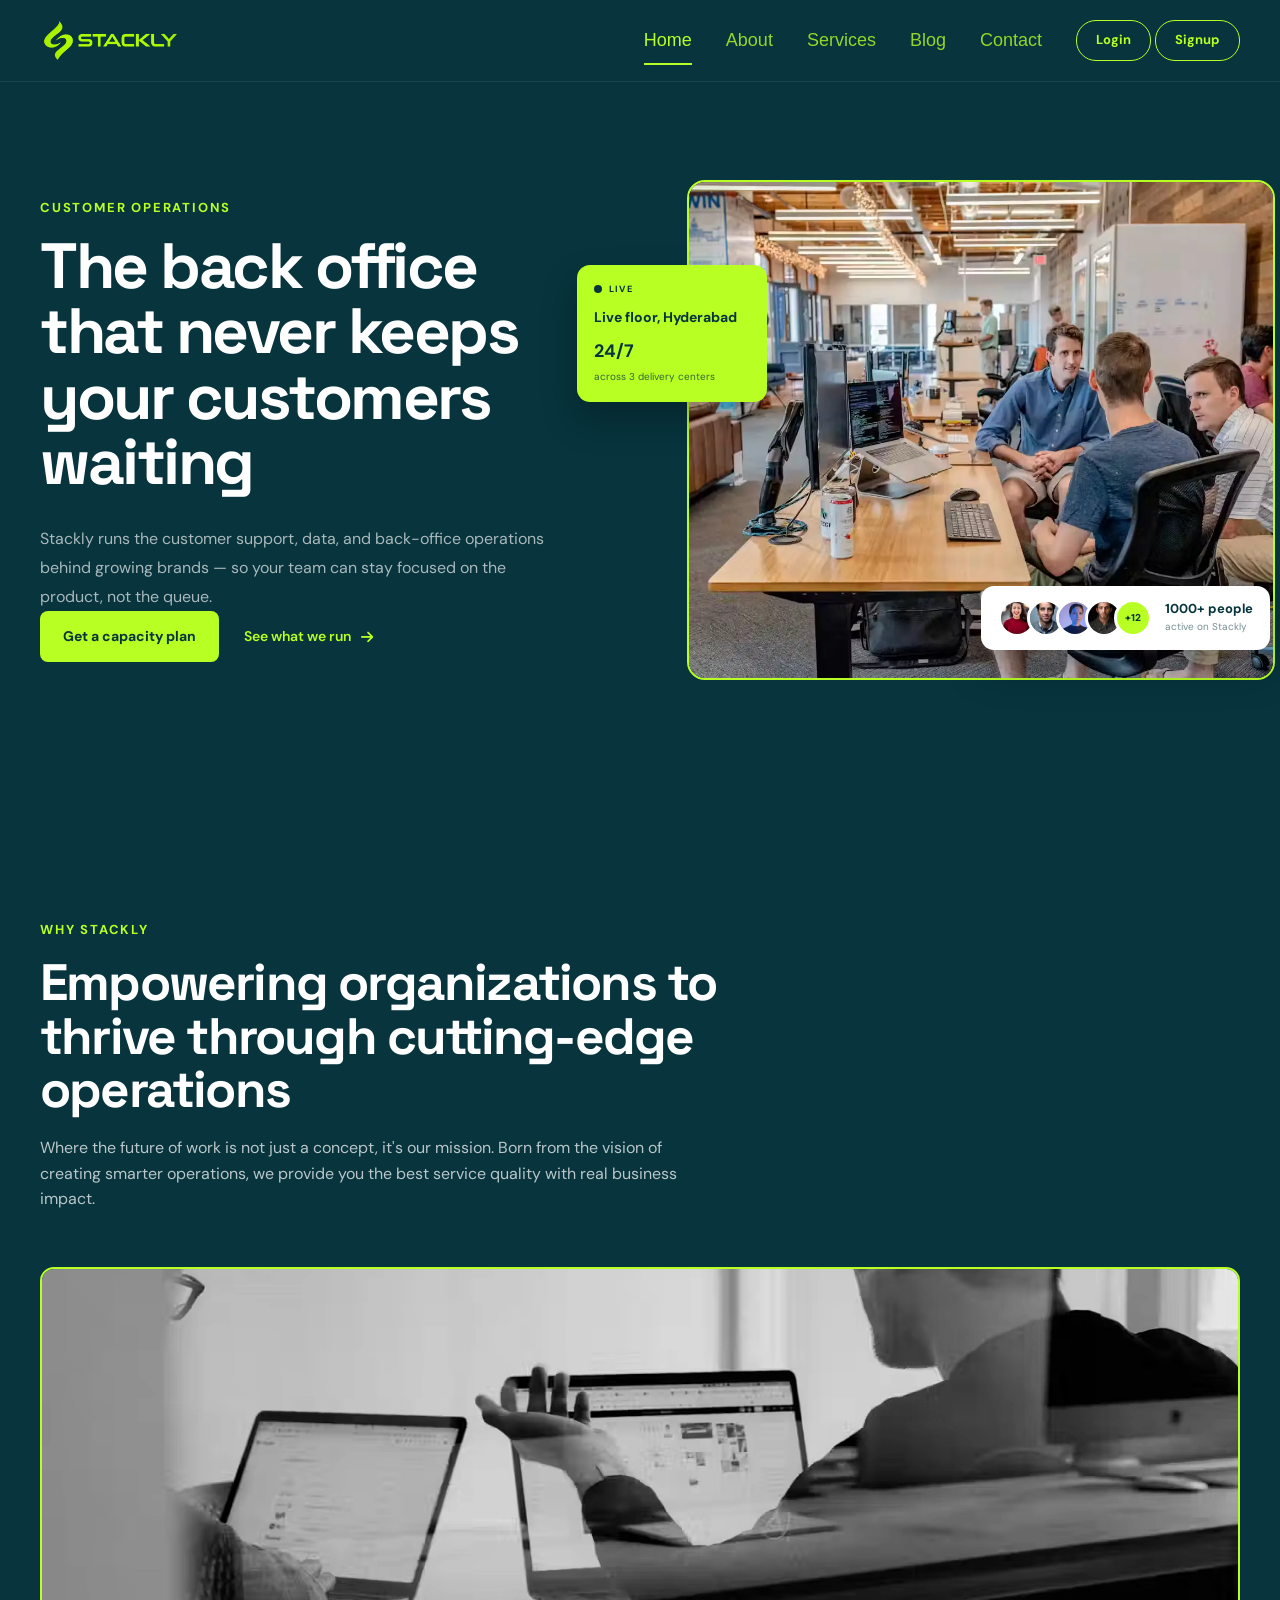
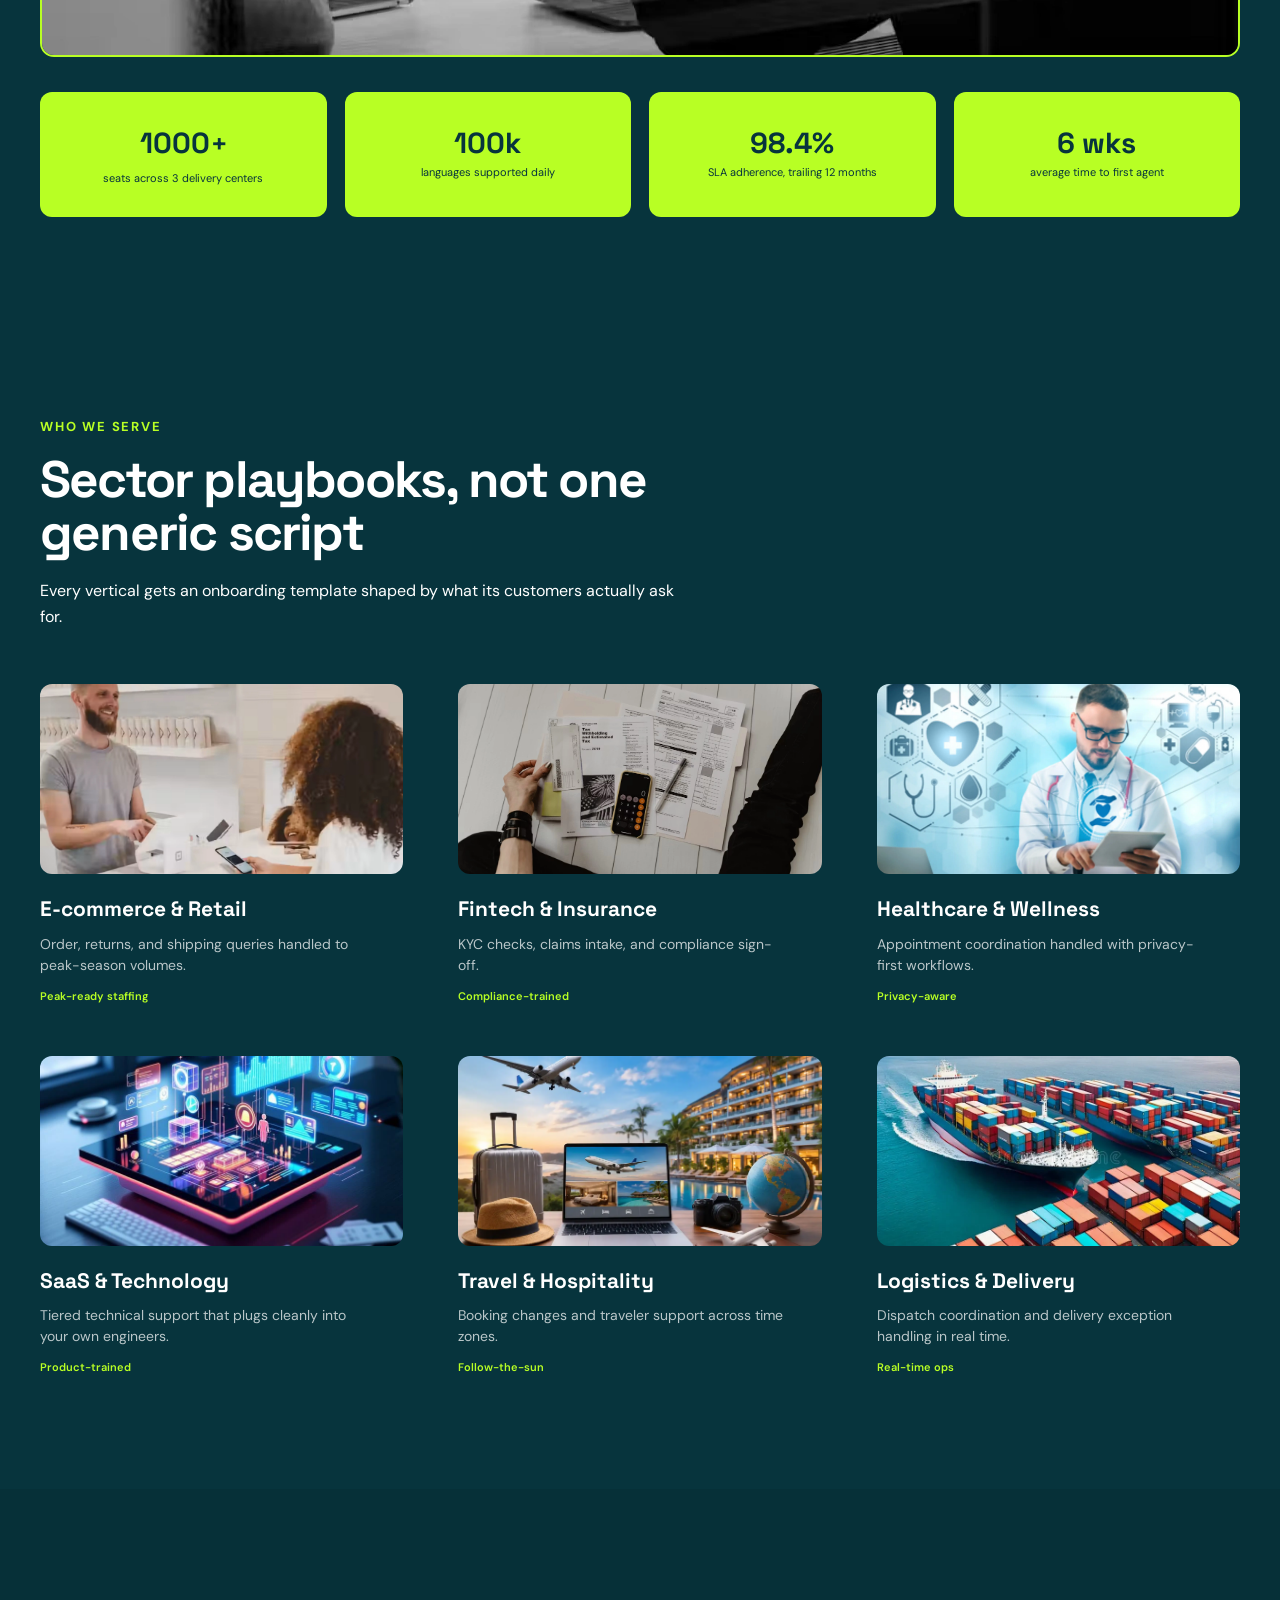
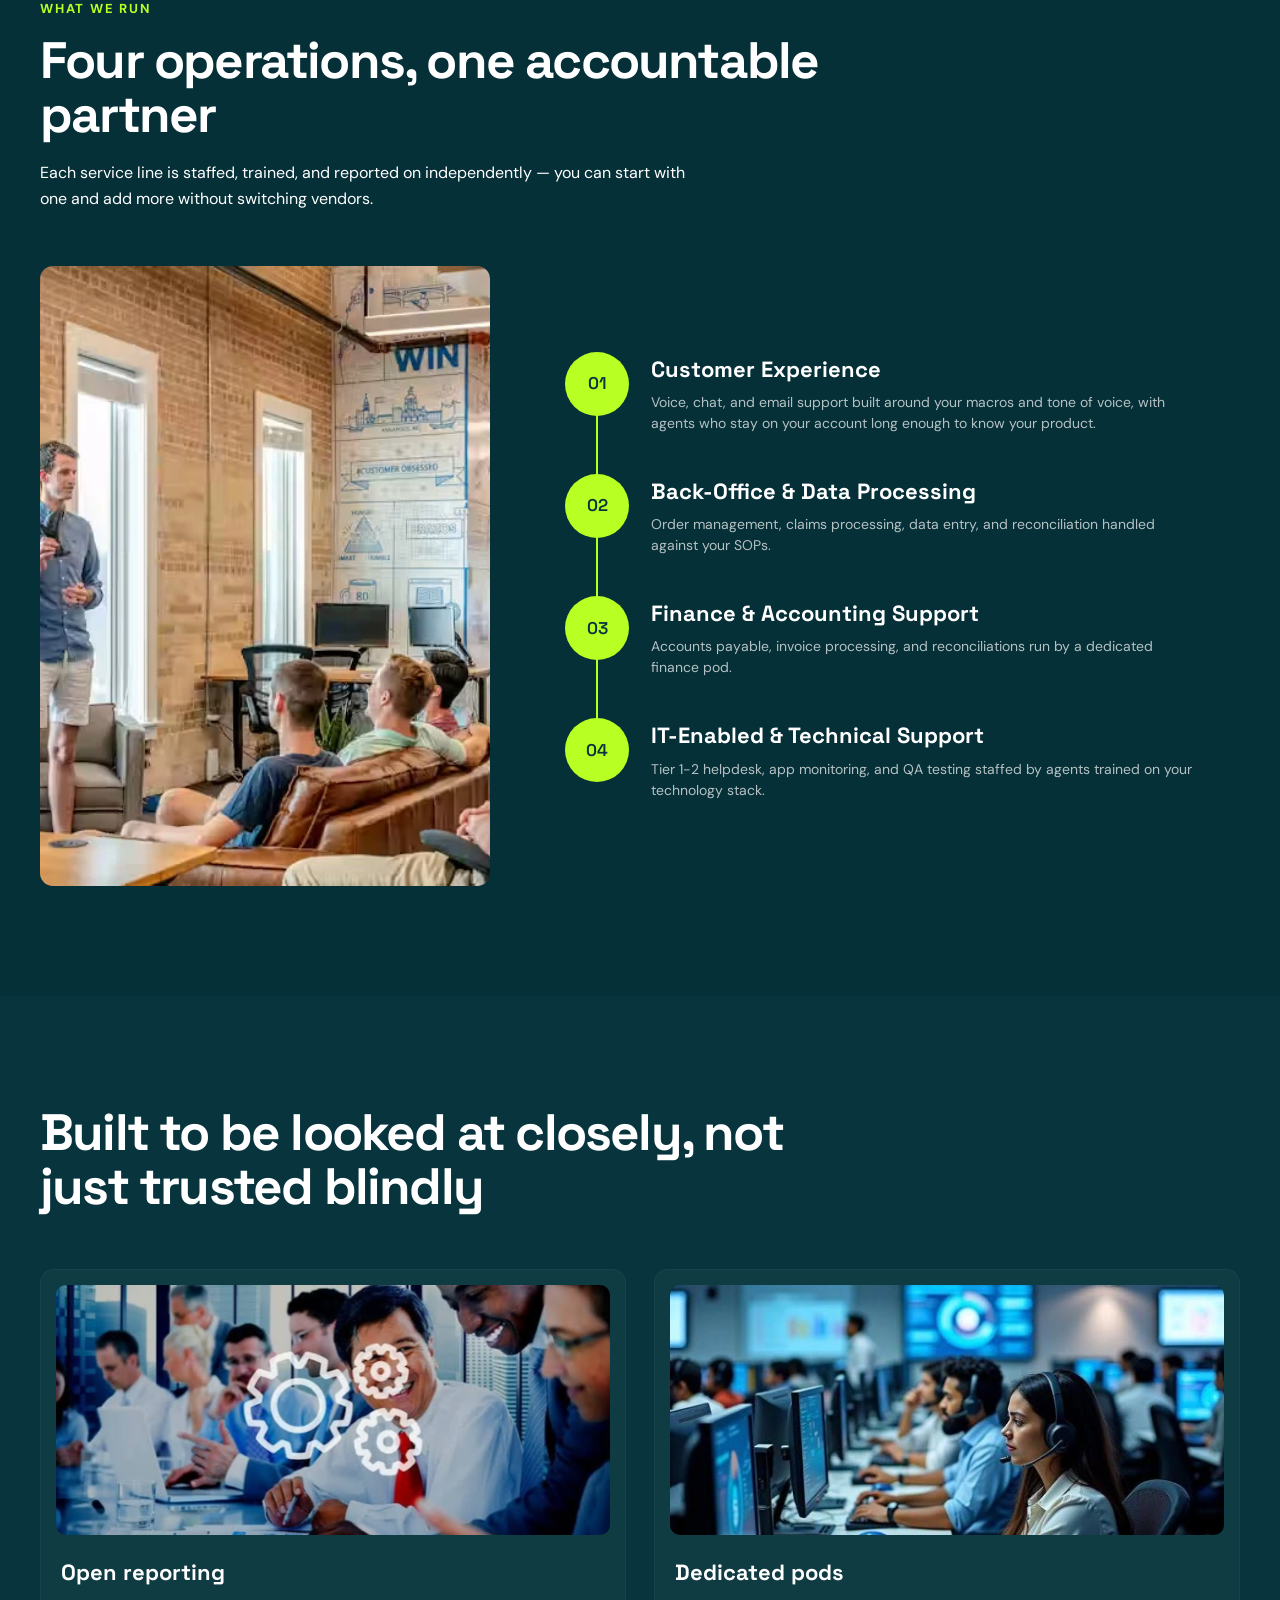
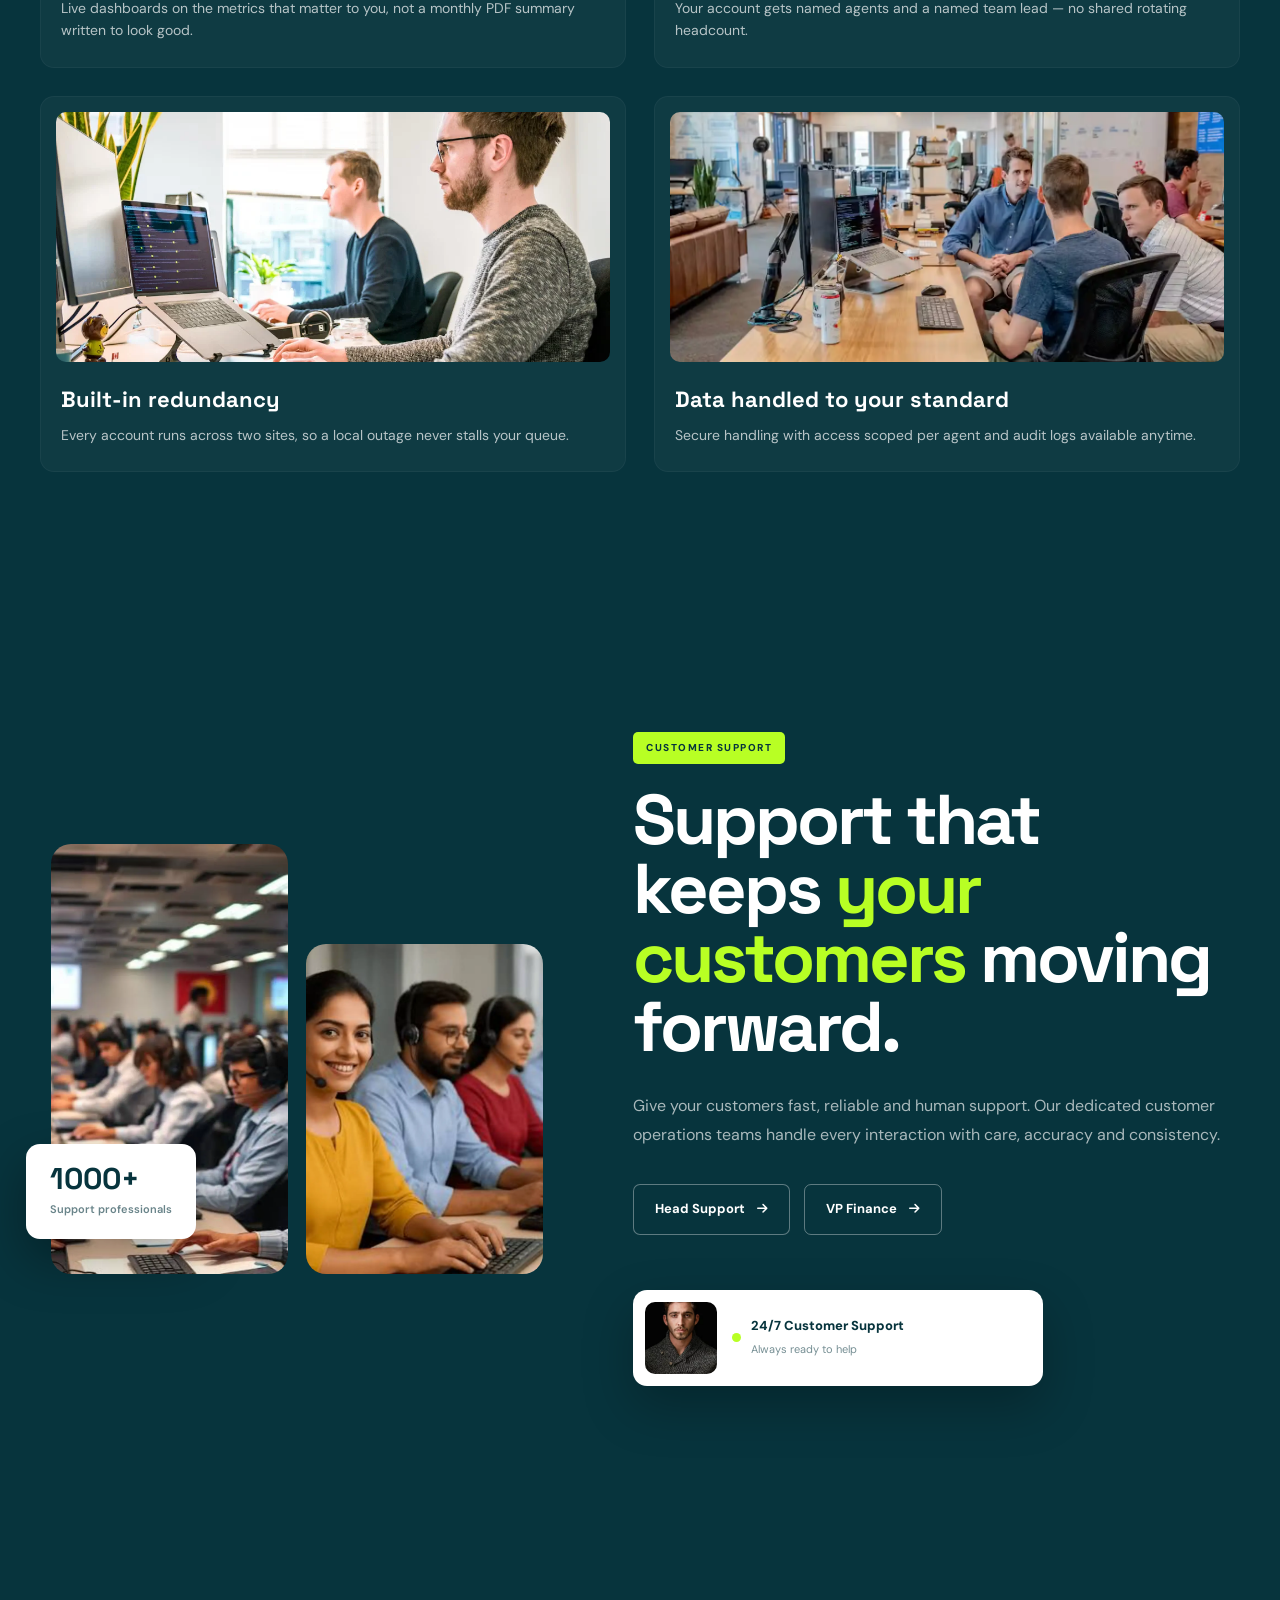
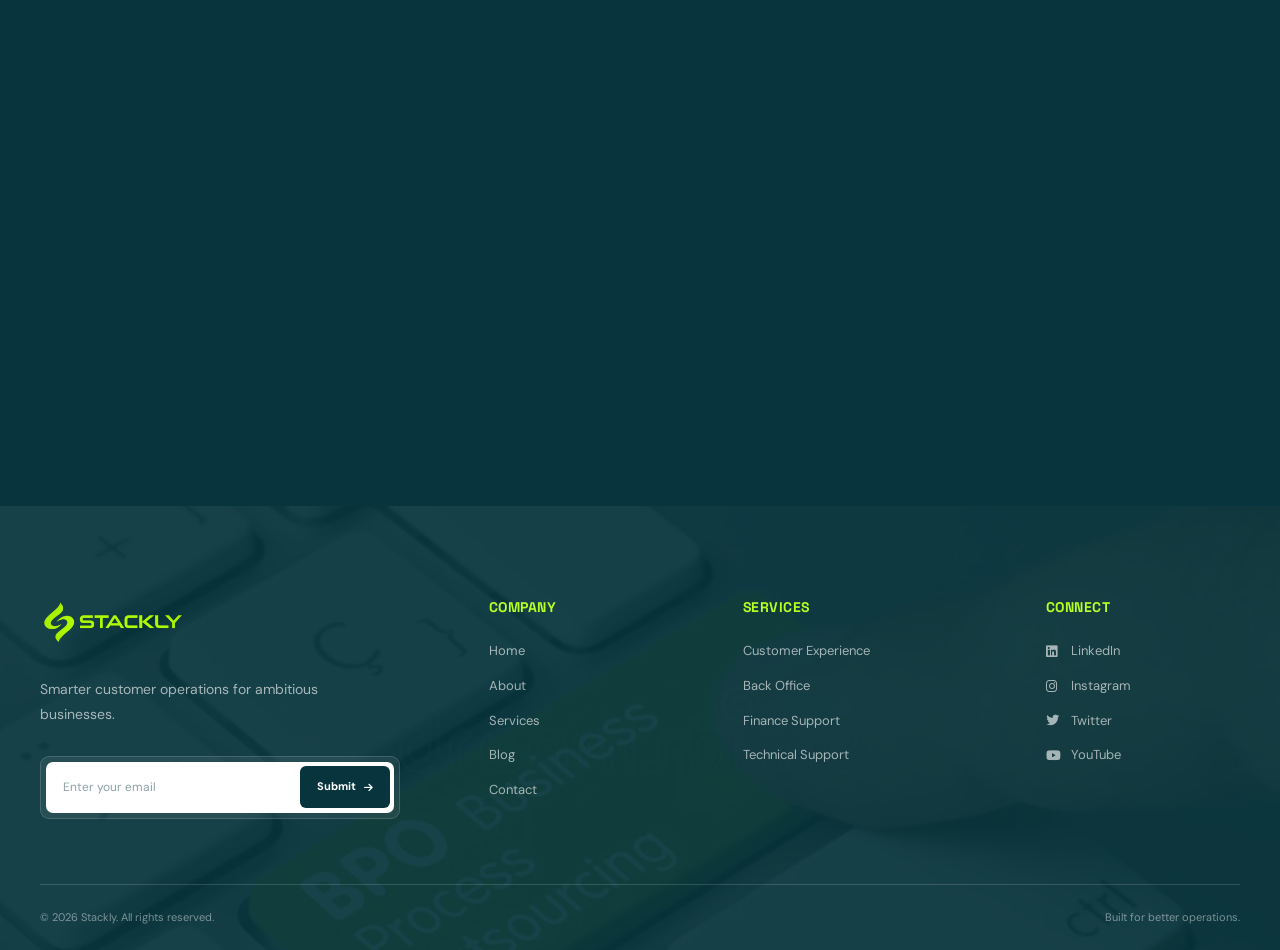
==== index.html @ 67b2a1ea "Add files via upload" ====
<!DOCTYPE html>
<html lang="en">
<head>
    <meta charset="UTF-8">
    <meta name="viewport" content="width=device-width, initial-scale=1.0">

    <title>Stackly | Business Process Outsourcing</title>

    <!-- Google Fonts -->
    <link rel="preconnect" href="https://fonts.googleapis.com">
    <link rel="preconnect" href="https://fonts.gstatic.com" crossorigin>
    <link href="https://fonts.googleapis.com/css2?family=DM+Sans:wght@400;500;600;700&family=Space+Grotesk:wght@400;500;600;700&display=swap" rel="stylesheet">

    <!-- Font Awesome -->
    <link rel="stylesheet"
          href="https://cdnjs.cloudflare.com/ajax/libs/font-awesome/6.5.2/css/all.min.css">

    <!-- AOS -->
    <link rel="stylesheet"
          href="https://unpkg.com/aos@2.3.1/dist/aos.css">

    <!-- CSS -->
    <link rel="stylesheet" href="css/styles.css">
</head>

<body>

<!-- ================= PRELOADER ================= -->
<div class="preloader" id="preloader">
    <div class="loader-logo">
        <span class="logo-symbol">
            <img 
                src="assets/logo img1.webp" 
                alt="Stackly" 
                class="logo-image"
            >
        </span>
    </div>
</div>

<!-- ================= HEADER ================= -->
<header class="header">

    <div class="container nav-container">

 <a href="index.html" class="logo" aria-label="Stackly Home">
    <img src="assets/logo img1.webp"alt="Stackly" class="logo-image">
</a>
        <nav class="nav-menu">

            <a href="index.html" class="nav-link active">Home</a>

            <a href="about.html" class="nav-link">About</a>

            <a href="services.html" class="nav-link">Services</a>
            
            <a href="blog.html" class="nav-link">Blog</a>
            <a href="contact.html" class="nav-link">Contact</a>

        

<div class="mobile-nav-actions">
    <a href="login.html" class="login-btn">Login</a>
    <a href="signup.html" class="signup-btn">Signup</a>
</div>
</nav>

        <button class="menu-toggle"
                aria-label="Open navigation menu"
                title="Open navigation menu">

            <span></span>
            <span></span>
            <span></span>

        </button>

    </div>

</header>


<main>


<!-- ================= HERO ================= -->
<section class="hero section" id="home">

    <div class="container">

        <div class="hero-grid">

            <!-- ================= LEFT CONTENT ================= -->
            <div class="hero-content" data-aos="fade-right">

                <p class="eyebrow">
                    CUSTOMER OPERATIONS
                </p>

                <h1>
                    The back office that never keeps your customers waiting
                </h1>

                <p class="hero-description">
                    Stackly runs the customer support, data, and back-office
                    operations behind growing brands — so your team can stay
                    focused on the product, not the queue.
                </p>

                <div class="hero-buttons">

                    <a href="404.html" class="primary-btn">
                        Get a capacity plan
                    </a>

                    <a href="404.html" class="text-btn">
                        See what we run
                        <i class="fa-solid fa-arrow-right"></i>
                    </a>

                </div>

            </div>


            <!-- ================= RIGHT VISUAL ================= -->
            <div class="hero-visual" data-aos="fade-left">

                <!-- LOCATION CARD - LEFT SIDE -->
                <div class="location-card"
                     data-aos="fade-right"
                     data-aos-delay="300">

                    <div class="location-top">
                        <span class="location-dot"></span>

                        <span class="location-live">
                            LIVE
                        </span>
                    </div>

                    <strong>
                        Live floor, Hyderabad
                    </strong>

                    <div class="location-info">
                        <b>24/7</b>
                        <span>across 3 delivery centers</span>
                    </div>

                </div>


                <!-- MAIN IMAGE -->
                <div class="hero-image">

                    <img
                        src="assets/img-2.webp"
                        alt="Customer support team working together"
                    >

                </div>


                <!-- USER DATA CARD -->
                <div class="user-data-card"
                     data-aos="fade-up"
                     data-aos-delay="500">

                    <div class="user-avatars">

                        <img src="assets/img-25.webp"alt="Team member">
                        <img src="assets/img-26.webp" alt="Team member">
                        <img src="assets/img-27.webp"alt="Team member">
                        <img src="assets/img-28.webp"  alt="Team member">

                        <span class="avatar-more">
                            +12
                        </span>

                    </div>

                    <div class="user-data-text">

                        <strong>
                            1000+ people
                        </strong>

                        <small>
                            active on Stackly
                        </small>

                    </div>

                </div>

            </div>

        </div>

    </div>

</section>


<!-- ================= ABOUT / TECHNOLOGY ================= -->

<section class="technology section" id="about">

    <div class="container">

        <div class="section-heading"
             data-aos="fade-up">

            <p class="eyebrow">
                WHY STACKLY
            </p>

            <h2>
                Empowering organizations to
                thrive through cutting-edge
                operations
            </h2>

            <p>
                Where the future of work is not just a concept,
                it's our mission. Born from the vision of creating
                smarter operations, we provide you the best service
                quality with real business impact.
            </p>

        </div>


        <div class="wide-image"
             data-aos="zoom-in">

            <img
                src="assets/img-3.webp"
                alt="Business team reviewing analytics"
            >

        </div>


        <!-- STATS -->

        <div class="stats-grid">

            <div class="stat-card" data-aos="fade-up">

                <strong class="counter"
                        data-target="1200">
                    1000
                </strong>

                <span>+</span>

                <p>
                    seats across 3 delivery centers
                </p>

            </div>


            <div class="stat-card"
                 data-aos="fade-up"
                 data-aos-delay="100">

                <strong class="counter"
                        data-target="11">
                    100k
                </strong>

                <p>
                    languages supported daily
                </p>

            </div>


            <div class="stat-card"
                 data-aos="fade-up"
                 data-aos-delay="200">

                <strong>98.4%</strong>

                <p>
                    SLA adherence, trailing 12 months
                </p>

            </div>


            <div class="stat-card"
                 data-aos="fade-up"
                 data-aos-delay="300">

                <strong>6 wks</strong>

                <p>
                    average time to first agent
                </p>

            </div>

        </div>

    </div>

</section>


<!-- ================= SECTORS ================= -->

<section class="sectors section">

    <div class="container">

        <div class="section-heading">

            <p class="eyebrow"
               data-aos="fade-up">
                WHO WE SERVE
            </p>

            <h2 data-aos="fade-up">
                Sector playbooks, not one generic script
            </h2>

            <p data-aos="fade-up">
                Every vertical gets an onboarding template shaped
                by what its customers actually ask for.
            </p>

        </div>


        <div class="sector-grid">


            <!-- CARD 1 -->

            <article class="sector-card"
                     data-aos="fade-up">

                <div class="sector-image">

                    <img
                        src="assets/img-4.webp"
                        alt="E-commerce customer experience"
                    >

                </div>

                <h3>E-commerce & Retail</h3>

                <p>
                    Order, returns, and shipping queries
                    handled to peak-season volumes.
                </p>

                <span>Peak-ready staffing</span>

            </article>


            <!-- CARD 2 -->

            <article class="sector-card"
                     data-aos="fade-up"
                     data-aos-delay="100">

                <div class="sector-image">

                    <img
                        src="assets/img-22.webp"
                        alt="Finance documentation"
                    >

                </div>

                <h3>Fintech & Insurance</h3>

                <p>
                    KYC checks, claims intake, and
                    compliance sign-off.
                </p>

                <span>Compliance-trained</span>

            </article>


            <!-- CARD 3 -->

            <article class="sector-card"
                     data-aos="fade-up"
                     data-aos-delay="200">

                <div class="sector-image">

                    <img
                        src="assets/img-6.webp"
                        alt="Healthcare professional"
                    >

                </div>

                <h3>Healthcare & Wellness</h3>

                <p>
                    Appointment coordination handled
                    with privacy-first workflows.
                </p>

                <span>Privacy-aware</span>

            </article>


            <!-- CARD 4 -->

            <article class="sector-card"
                     data-aos="fade-up">

                <div class="sector-image">

                    <img
                        src="assets/img-7.webp"
                        alt="Technology infrastructure"
                    >

                </div>

                <h3>SaaS & Technology</h3>

                <p>
                    Tiered technical support that plugs
                    cleanly into your own engineers.
                </p>

                <span>Product-trained</span>

            </article>


            <!-- CARD 5 -->

            <article class="sector-card"
                     data-aos="fade-up"
                     data-aos-delay="100">

                <div class="sector-image">

                    <img
                        src="assets/img-8.webp"
                        alt="Travel destination"
                    >

                </div>

                <h3>Travel & Hospitality</h3>

                <p>
                    Booking changes and traveler
                    support across time zones.
                </p>

                <span>Follow-the-sun</span>

            </article>


            <!-- CARD 6 -->

            <article class="sector-card"
                     data-aos="fade-up"
                     data-aos-delay="200">

                <div class="sector-image">

                    <img
                        src="assets/img-9.webp"
                        alt="Logistics shipping containers"
                    >

                </div>

                <h3>Logistics & Delivery</h3>

                <p>
                    Dispatch coordination and delivery
                    exception handling in real time.
                </p>

                <span>Real-time ops</span>

            </article>

        </div>

    </div>

</section>





<!-- ================= SERVICES ================= -->

<section class="services section" id="services">

    <div class="container">

        <div class="section-heading">

            <p class="eyebrow"
               data-aos="fade-up">
                WHAT WE RUN
            </p>

            <h2 data-aos="fade-up">
                Four operations, one accountable partner
            </h2>

            <p data-aos="fade-up">
                Each service line is staffed, trained, and reported
                on independently — you can start with one and add
                more without switching vendors.
            </p>

        </div>


        <div class="operations-layout">

            <!-- IMAGE -->

            <div class="operations-image"
                 data-aos="fade-right">

                <img
                    src="assets/img-24.webp"
                    alt="Business operations meeting"
                >

            </div>


            <!-- TIMELINE -->

            <div class="operations-list"
                 data-aos="fade-left">

                <div class="operation-item">

                    <div class="operation-number">01</div>

                    <div>

                        <h3>Customer Experience</h3>

                        <p>
                            Voice, chat, and email support built around
                            your macros and tone of voice, with agents
                            who stay on your account long enough to
                            know your product.
                        </p>

                    </div>

                </div>


                <div class="operation-item">

                    <div class="operation-number">02</div>

                    <div>

                        <h3>Back-Office & Data Processing</h3>

                        <p>
                            Order management, claims processing,
                            data entry, and reconciliation handled
                            against your SOPs.
                        </p>

                    </div>

                </div>


                <div class="operation-item">

                    <div class="operation-number">03</div>

                    <div>

                        <h3>Finance & Accounting Support</h3>

                        <p>
                            Accounts payable, invoice processing,
                            and reconciliations run by a dedicated
                            finance pod.
                        </p>

                    </div>

                </div>


                <div class="operation-item">

                    <div class="operation-number">04</div>

                    <div>

                        <h3>IT-Enabled & Technical Support</h3>

                        <p>
                            Tier 1-2 helpdesk, app monitoring, and
                            QA testing staffed by agents trained
                            on your technology stack.
                        </p>

                    </div>

                </div>

            </div>

        </div>

    </div>

</section>


<!-- ================= TRUST ================= -->

<section class="trust section" id="blog">

    <div class="container">

        <div class="section-heading">

            <h2 data-aos="fade-up">
                Built to be looked at closely,
                not just trusted blindly
            </h2>

        </div>


        <div class="trust-grid">


            <article class="trust-card"
                     data-aos="fade-up">

                <img
                    src="assets/img-12.webp"
                    alt="Business analytics dashboard"
                >

                <div class="trust-content">

                    <h3>Open reporting</h3>

                    <p>
                        Live dashboards on the metrics that matter
                        to you, not a monthly PDF summary written
                        to look good.
                    </p>

                </div>

            </article>


            <article class="trust-card"
                     data-aos="fade-up"
                     data-aos-delay="100">

                <img
                    src="assets/img-11.webp"
                    alt="Dedicated business team"
                >

                <div class="trust-content">

                    <h3>Dedicated pods</h3>

                    <p>
                        Your account gets named agents and a named
                        team lead — no shared rotating headcount.
                    </p>

                </div>

            </article>


            <article class="trust-card"
                     data-aos="fade-up"
                     data-aos-delay="200">

                <img
                    src="assets/img-23.webp"
                    alt="Business performance review"
                >

                <div class="trust-content">

                    <h3>Built-in redundancy</h3>

                    <p>
                        Every account runs across two sites, so a
                        local outage never stalls your queue.
                    </p>

                </div>

            </article>


            <article class="trust-card"
                     data-aos="fade-up"
                     data-aos-delay="300">

                <img
                    src="assets/img-2.webp"
                    alt="Modern business office"
                >

                <div class="trust-content">

                    <h3>Data handled to your standard</h3>

                    <p>
                        Secure handling with access scoped per
                        agent and audit logs available anytime.
                    </p>

                </div>

            </article>

        </div>

    </div>

</section>

<section class="hero-section">
  <div class="hero-container">

    <!-- LEFT IMAGE GRID -->
    <div class="hero-left">

      <div class="image-grid">

        <div class="grid-image image-one">
          <img
            src="assets/img-13.webp"
            alt="Customer support team"
          >
        </div>

        <div class="grid-image image-two">
          <img
            src="assets/img-15.webp"
            alt="Customer service professional"
          >
        </div>

      </div>

      <!-- STAT -->
      <div class="left-stat">
        <strong>1000+</strong>
        <span>Support professionals</span>
      </div>

    </div>


    <!-- RIGHT CONTENT -->
    <div class="hero-right">

      <span class="hero-tag">CUSTOMER SUPPORT</span>

      <h1>
        Support that keeps
        <span>your customers</span>
        moving forward.
      </h1>

      <p class="hero-description">
        Give your customers fast, reliable and human support.
        Our dedicated customer operations teams handle every
        interaction with care, accuracy and consistency.
      </p>


      <!-- BUTTONS -->
      <div class="hero-actions">

        <a href="404.html" class="hero-btn">
          Head Support
          <i class="fa-solid fa-arrow-right"></i>
        </a>

        <a href="404.html" class="hero-btn secondary-btn">
          VP Finance
          <i class="fa-solid fa-arrow-right"></i>
        </a>

      </div>


      <!-- SUPPORT CARD -->
      <div class="support-card">

        <div class="support-image">
          <img
            src="assets/img-28.webp"
            alt="Customer support specialist"
          >
        </div>

        <div class="support-info">

          <span class="live-dot"></span>

          <div>
            <strong>24/7 Customer Support</strong>
            <small>Always ready to help</small>
          </div>

        </div>

      </div>

    </div>

  </div>
</section>




<!-- ================= CTA ================= -->

<section class="cta-section section" id="contact">

    <div class="container">

        <div class="cta-box" data-aos="zoom-in">

            <div class="cta-content">

                <p class="eyebrow">
                    READY TO SCALE?
                </p>

                <h2>
                    Let's build an operation
                    that grows with you.
                </h2>

                <p>
                    Tell us what you need to move off your team's plate.
                    We'll come back with a practical capacity plan.
                </p>

            </div>

            <a href="404.html" class="primary-btn dark-btn">
                Start a conversation
                <i class="fa-solid fa-arrow-right"></i>
            </a>

        </div>

    </div>

</section>

</main>


<!-- ================= FOOTER ================= -->

<footer class="footer">

    <div class="footer-overlay"></div>

    <div class="container footer-container">

        <div class="footer-grid">

            <!-- ================= BRAND ================= -->

            <div class="footer-brand">

                <a href="index.html"
                   class="footer-logo-link"
                   aria-label="Stackly Home">

                    <img
                        src="./assets/logo img1.webp"
                        alt="Stackly"
                        class="footer-logo"
                    >

                </a>

                <p class="footer-description">
                    Smarter customer operations for
                    ambitious businesses.
                </p>


                <!-- NEWSLETTER -->

                <div class="newsletter-box"> 


            <form class="newsletter-form" id="newsletterForm" novalidate>

              <label for="footer-email" class="sr-only">
                  Email address
                       </label>

               <input
                      id="footer-email"
                     name="email"
                     type="email"
                     placeholder="Enter your email"
                       aria-label="Enter your email"
                          autocomplete="email"
                     required
                       >

                 <button type="submit">
               <span>Submit</span>
            <i class="fa-solid fa-arrow-right"></i>
               </button>

               </form>
                </div>

            </div>


            <!-- ================= COMPANY ================= -->

            <div class="footer-column">

                <h4>COMPANY</h4>

                <a href="index.html">Home</a>
                <a href="about.html">About</a>
                <a href="services.html">Services</a>
                <a href="blog.html">Blog</a>
                <a href="contact.html">Contact</a>

            </div>


            <!-- ================= SERVICES ================= -->

            <div class="footer-column">

                <h4>SERVICES</h4>

                <a href="404.html">Customer Experience</a>
                <a href="404.html">Back Office</a>
                <a href="404.html">Finance Support</a>
                <a href="404.html">Technical Support</a>

            </div>


            <!-- ================= CONNECT ================= -->

            <div class="footer-column">

                <h4>CONNECT</h4>

                <a href="404.html" aria-label="LinkedIn">
                    <i class="fa-brands fa-linkedin"></i>
                    <span>LinkedIn</span>
                </a>

                <a href="404.html" aria-label="Instagram">
                    <i class="fa-brands fa-instagram"></i>
                    <span>Instagram</span>
                </a>

               <a href="404.html" aria-label="Twitter" title="Twitter">
             <i class="fa-brands fa-twitter"></i>
                 <span>Twitter</span>
                   </a>
                <a href="404.html" aria-label="YouTube">
                  <i class="fa-brands fa-youtube"></i>
                           <span>YouTube</span>
                             </a>

            </div>

        </div>


        <!-- ================= FOOTER BOTTOM ================= -->

        <div class="footer-bottom">

            <p>
                © 2026 Stackly. All rights reserved.
            </p>

            <p>
                Built for better operations.
            </p>

        </div>

    </div>

</footer>


<!-- ================= AOS ================= -->

<script src="https://unpkg.com/aos@2.3.1/dist/aos.js"></script>

<!-- ================= GSAP ================= -->

<script src="https://cdnjs.cloudflare.com/ajax/libs/gsap/3.12.5/gsap.min.js"></script>

<!-- ================= JS ================= -->

<script src="js/script.js"></script>

</body>
</html>
---- css/styles.css ----
/* =====================================================
   STACKLY BPO WEBSITE
   3 COLOR SYSTEM
===================================================== */

:root {
    --dark: #07343D;
    --lime: #B8FF24;
    --white: #FFFFFF;

    --container: 1240px;
    --radius: 14px;
    --transition: 0.35s ease;
}


/* =====================================================
   RESET
===================================================== */

* {
    margin: 0;
    padding: 0;
    box-sizing: border-box;
}

html {
    scroll-behavior: smooth;
}

body {
    font-family: "DM Sans", sans-serif;
    background: var(--dark);
    color: var(--white);
    line-height: 1.6;
    overflow-x: hidden;
}

img {
    width: 100%;
    display: block;
    object-fit: cover;
}

a {
    color: inherit;
    text-decoration: none;
}

button,
input,
textarea {
    font: inherit;
}

button {
    border: 0;
    cursor: pointer;
}

.container {
    width: min(100% - 80px, var(--container));
    margin-inline: auto;
}

.section {
    padding: 110px 0;
}

/* ================= PRELOADER ================= */

.preloader {
    position: fixed;
    inset: 0;
    width: 100%;
    height: 100vh;
    background: #07343D;
    display: flex;
    align-items: center;
    justify-content: center;
    z-index: 99999;
    overflow: hidden;
}

.loader-logo {
    width: 190px;
    height: 100px;
    display: flex;
    align-items: center;
    justify-content: center;
    position: relative;
}

.logo-symbol {
    width: 170px;
    height: 80px;
    display: flex;
    align-items: center;
    justify-content: center;
    position: relative;
}

.logo-image {
    width: 150px;
    max-width: 100%;
    height: auto;
    object-fit: contain;
    display: block;
    transition: transform 0.4s ease;
}

/* Lime animated border */
.loader-logo::before {
    content: "";
    position: absolute;
    width: 175px;
    height: 75px;
    border: 2px solid #B8FF24;
    border-radius: 14px;
    animation: loaderPulse 1.5s ease-in-out infinite;
}

/* Animated small circle */
.loader-logo::after {
    content: "";
    position: absolute;
    width: 10px;
    height: 10px;
    background: #B8FF24;
    border-radius: 50%;
    top: 4px;
    right: 2px;
    animation: loaderDot 1.2s ease-in-out infinite;
}

@keyframes loaderPulse {
    0%,
    100% {
        transform: scale(0.94);
        opacity: 0.5;
    }

    50% {
        transform: scale(1.04);
        opacity: 1;
    }
}

@keyframes loaderDot {
    0%,
    100% {
        transform: translateY(0);
        opacity: 0.4;
    }

    50% {
        transform: translateY(12px);
        opacity: 1;
    }
}

/* Mobile */
@media (max-width: 600px) {

    .loader-logo {
        width: 160px;
        height: 90px;
    }

    .logo-symbol {
        width: 145px;
        height: 70px;
    }

    .logo-image {
        width: 125px;
    }

    .loader-logo::before {
        width: 150px;
        height: 65px;
    }
}

/* =====================================================
   HEADER
===================================================== */

.header {
    position: fixed;
    top: 0;
    left: 0;
    z-index: 1000;

    width: 100%;
    height: 82px;

    background: var(--dark);
    border-bottom: 1px solid rgba(255, 255, 255, 0.08);

    transition: var(--transition);
}

.header.scrolled {
    box-shadow: 0 10px 30px rgba(0, 0, 0, 0.2);
}

.nav-container {
    height: 100%;

    display: flex;
    align-items: center;
    justify-content: space-between;
}


/* =====================================================
   LOGO
===================================================== */

.logo {
    display: inline-flex;
    align-items: center;

    text-decoration: none;
    line-height: 0;
}

.logo-image {
    width: 140px;
    height: auto;

    display: block;
    object-fit: contain;
}

.logo-text {
    font-size: 18px;
}


/* =====================================================
   NAVIGATION
===================================================== */

.nav-menu {
    display: flex;
    align-items: center;
    gap: 34px;
}

.nav-link {
    position: relative;

    color: var(--lime);
    font-size: 18px;
    opacity: 0.8;
 font-family: 'Gill Sans', 'Gill Sans MT', Calibri, 'Trebuchet MS', sans-serif;
    transition: var(--transition);
}

.nav-link:hover,
.nav-link.active {
    color: var(--lime);
    opacity: 1;
}

.nav-link.active::after {
    content: "";

    position: absolute;
    left: 0;
    bottom: -10px;

    width: 100%;
    height: 2px;

    background: var(--lime);
}


/* =====================================================
   NAV ACTIONS
===================================================== */

.nav-actions {
    display: flex;
    align-items: center;
    gap: 12px;
}


/* =====================================================
   LOGIN + SIGNUP
===================================================== */

.login-btn,
.signup-btn {
    display: inline-flex;
    align-items: center;
    justify-content: center;

    padding: 9px 19px;

    border-radius: 20px;
    border: 1px solid var(--lime);

    font-size: 13px;
    font-weight: 700;

    transition:
        background 0.3s ease,
        color 0.3s ease,
        transform 0.3s ease,
        border-color 0.3s ease;
}


/* LOGIN */

.login-btn {
    background: var(--dark);
    color: var(--lime);
}

.login-btn:hover {
    background: var(--lime);
    color: var(--dark);
    transform: translateY(-2px);
}


/* SIGNUP */

.signup-btn {
  background: var(--dark);
    color: var(--lime);
}

.signup-btn:hover {
    background: var(--lime);
    color: var(--dark);
    transform: translateY(-2px);
}


/* =====================================================
   MOBILE MENU
===================================================== */

.menu-toggle {
    display: none;

    padding: 5px;

    background: transparent;
    color: var(--white);
}

.menu-toggle span {
    display: block;

    width: 26px;
    height: 2px;

    margin: 5px 0;

    background: var(--white);

    transition: var(--transition);
}





/* =====================================================
   HERO
===================================================== */

.hero {
    min-height: 760px;

    padding-top: 180px;
    padding-bottom: 130px;
}

.hero-grid {
    display: grid;

    grid-template-columns: 0.95fr 1.05fr;

    align-items: center;

    gap: 80px;
}


/* =====================================================
   HERO CONTENT
===================================================== */

.hero-content {
    position: relative;
    z-index: 2;
}

.eyebrow {
    margin-bottom: 15px;

    color: var(--lime);

    font-size: 13px;
    font-weight: 700;

    letter-spacing: 1.8px;
    text-transform: uppercase;
}

.hero-content h1 {
    max-width: 650px;

    margin-bottom: 25px;

    font-family: "Space Grotesk", sans-serif;

    font-size: clamp(42px, 5vw, 70px);
    line-height: 1.02;

    letter-spacing: -2.5px;
}

.hero-description {
    max-width: 550px;

    margin-bottom: 35px;

    color: var(--white);
    opacity: 0.75;

    font-size: 17px;
    line-height: 1.7;
}


/* =====================================================
   HERO BUTTONS
===================================================== */

.hero-buttons {
    display: flex;
    align-items: center;

    gap: 25px;
}

.primary-btn {
    display: inline-flex;
    align-items: center;
    justify-content: center;

    gap: 10px;

    padding: 14px 23px;

    background: var(--lime);
    color: var(--dark);

    border-radius: 8px;

    font-size: 14px;
    font-weight: 700;

    transition: var(--transition);
}

.primary-btn:hover {
    transform: translateY(-4px);

    box-shadow:
        0 10px 25px rgba(184, 255, 36, 0.15);
}

.text-btn {
    display: inline-flex;
    align-items: center;

    gap: 10px;

    color: var(--lime);

    font-size: 14px;
    font-weight: 600;
}

.text-btn i {
    transition: var(--transition);
}

.text-btn:hover i {
    transform: translateX(5px);
}


/* =====================================================
   HERO VISUAL
===================================================== */

.hero-visual {
    position: relative;
    width: 100%;
}

.hero-image {
    position: relative;

    width: 100%;
    height: 500px;

    margin-left: 35px;

    overflow: hidden;

    border: 2px solid var(--lime);
    border-radius: 18px;

    background: var(--dark);
}

.hero-image img {
    width: 100%;
    height: 100%;

    display: block;

    object-fit: cover;

    transition: transform 0.8s ease;
}

.hero-visual:hover .hero-image img {
    transform: scale(1.05);
}


/* =====================================================
   LOCATION CARD
===================================================== */

.location-card {
    position: absolute;

    left: -75px;
    top: 85px;

    z-index: 5;

    width: 190px;

    padding: 17px;

    background: var(--lime);
    color: var(--dark);

    border-radius: 13px;

    box-shadow:
        0 18px 35px rgba(0, 0, 0, 0.25);
}

.location-top {
    display: flex;
    align-items: center;

    gap: 7px;

    margin-bottom: 12px;
}

.location-dot {
    width: 8px;
    height: 8px;

    border-radius: 50%;

    background: var(--dark);
}

.location-live {
    font-size: 9px;
    font-weight: 800;

    letter-spacing: 1.2px;
}

.location-card strong {
    display: block;

    margin-bottom: 10px;

    font-size: 14px;
    line-height: 1.35;
}

.location-info {
    display: flex;
    flex-direction: column;

    gap: 3px;
}

.location-info b {
    font-size: 18px;
}

.location-info span {
    font-size: 10px;
    opacity: 0.75;
}


/* =====================================================
   USER DATA CARD
===================================================== */

.user-data-card {
    position: absolute;

    right: -30px;
    bottom: 30px;

    z-index: 6;

    display: flex;
    align-items: center;

    gap: 13px;

    padding: 13px 17px;

    background: var(--white);
    color: var(--dark);

    border-radius: 13px;

    box-shadow:
        0 18px 40px rgba(0, 0, 0, 0.25);

    transition: transform 0.3s ease;
}

.user-data-card:hover {
    transform: translateY(-5px);
}


/* =====================================================
   USER AVATARS
===================================================== */

.user-avatars {
    display: flex;
    align-items: center;
}

.user-avatars img,
.avatar-more {
    width: 38px;
    height: 38px;

    flex-shrink: 0;

    border-radius: 50%;

    object-fit: cover;

    border: 3px solid var(--white);

    margin-left: -9px;
}

.user-avatars img:first-child {
    margin-left: 0;
}

.avatar-more {
    display: flex;
    align-items: center;
    justify-content: center;

    background: var(--lime);
    color: var(--dark);

    font-size: 10px;
    font-weight: 800;
}


/* =====================================================
   USER TEXT
===================================================== */

.user-data-text {
    display: flex;
    flex-direction: column;

    gap: 2px;
}

.user-data-text strong {
    font-size: 13px;
    line-height: 1.3;
}

.user-data-text small {
    color: var(--dark);
    opacity: 0.55;

    font-size: 10px;
}


/* =====================================================
   SECTION HEADING
===================================================== */

.section-heading {
    max-width: 780px;

    margin-bottom: 55px;
}

.section-heading h2 {
    margin-bottom: 18px;

    font-family: "Space Grotesk", sans-serif;

    font-size: clamp(35px, 4vw, 58px);
    line-height: 1.05;

    letter-spacing: -1.8px;
}

.section-heading p:not(.eyebrow) {
    max-width: 650px;

    font-size: 16px;
    opacity: 0.72;
}


/* =====================================================
   WIDE IMAGE
===================================================== */

.wide-image {
    height: 390px;

    overflow: hidden;

    border: 2px solid var(--lime);
    border-radius: 14px;
}

.wide-image img {
    height: 100%;

    transition: transform 0.8s ease;
}

.wide-image:hover img {
    transform: scale(1.04);
}


/* =====================================================
   STATS
===================================================== */

.stats-grid {
    display: grid;

    grid-template-columns: repeat(4, 1fr);

    gap: 18px;

    margin-top: 35px;
}

.stat-card {
    min-height: 125px;

    padding: 22px;

    display: flex;
    align-items: center;
    justify-content: center;

    flex-wrap: wrap;
    align-content: center;

    text-align: center;

    background: var(--lime);
    color: var(--dark);

    border-radius: 12px;

    transition: var(--transition);
}

.stat-card:hover {
    transform: translateY(-7px);
}

.stat-card strong {
    font-family: "Space Grotesk", sans-serif;

    font-size: 29px;
    line-height: 1;
}

.stat-card > span {
    margin-left: 2px;

    font-size: 25px;
    font-weight: 700;
}

.stat-card p {
    width: 100%;

    margin-top: 8px;

    font-size: 11px;
    line-height: 1.35;
}


/* =====================================================
   SECTORS
===================================================== */

.sectors {
    padding-top: 90px;
}

.sector-grid {
    display: grid;

    grid-template-columns: repeat(3, 1fr);

    gap: 48px 55px;
}

.sector-card {
    transition: var(--transition);
}

.sector-card:hover {
    transform: translateY(-8px);
}

.sector-image {
    height: 190px;

    overflow: hidden;

    margin-bottom: 18px;

    border-radius: 12px;
}

.sector-image img {
    height: 100%;

    transition: transform 0.6s ease;
}

.sector-card:hover img {
    transform: scale(1.07);
}

.sector-card h3 {
    margin-bottom: 8px;

    font-family: "Space Grotesk", sans-serif;

    font-size: 21px;
}

.sector-card p {
    max-width: 330px;

    font-size: 14px;
    line-height: 1.5;

    opacity: 0.72;
}

.sector-card span {
    display: inline-block;

    margin-top: 12px;

    color: var(--lime);

    font-size: 11px;
    font-weight: 600;
}


/* =====================================================
   SERVICES
===================================================== */

.services {
    background: rgba(0, 0, 0, 0.08);
}

.operations-layout {
    display: grid;

    grid-template-columns: 0.8fr 1.2fr;

    gap: 75px;

    align-items: center;
}

.operations-image {
    height: 620px;

    overflow: hidden;

    border-radius: 13px;
}

.operations-image img {
    height: 100%;

    transition: transform 0.7s ease;
}

.operations-image:hover img {
    transform: scale(1.04);
}

.operations-list {
    position: relative;
}

.operations-list::before {
    content: "";

    position: absolute;

    left: 31px;
    top: 28px;
    bottom: 28px;

    width: 2px;

    background: var(--lime);
}

.operation-item {
    position: relative;

    display: grid;

    grid-template-columns: 64px 1fr;

    gap: 22px;

    margin-bottom: 40px;
}

.operation-item:last-child {
    margin-bottom: 0;
}

.operation-number {
    position: relative;
    z-index: 2;

    width: 64px;
    height: 64px;

    display: grid;
    place-items: center;

    border-radius: 50%;

    background: var(--lime);
    color: var(--dark);

    font-family: "Space Grotesk", sans-serif;

    font-size: 17px;
    font-weight: 600;
}

.operation-item h3 {
    margin-bottom: 5px;

    font-family: "Space Grotesk", sans-serif;

    font-size: 22px;
}

.operation-item p {
    max-width: 550px;

    font-size: 14px;
    line-height: 1.5;

    opacity: 0.7;
}


/* =====================================================
   TRUST
===================================================== */

.trust-grid {
    display: grid;

    grid-template-columns: repeat(2, 1fr);

    gap: 28px;
}

.trust-card {
    padding: 15px;

    background: rgba(255, 255, 255, 0.035);

    border: 1px solid rgba(255, 255, 255, 0.04);

    border-radius: 14px;

    transition: var(--transition);
}

.trust-card:hover {
    transform: translateY(-8px);

    border-color: rgba(184, 255, 36, 0.3);
}

.trust-card img {
    height: 250px;

    margin-bottom: 20px;

    border-radius: 10px;
}

.trust-content {
    padding: 0 5px 10px;
}

.trust-content h3 {
    margin-bottom: 7px;

    font-family: "Space Grotesk", sans-serif;

    font-size: 22px;
}

.trust-content p {
    font-size: 14px;
    opacity: 0.7;
}


/* =====================================================
   CUSTOMER SUPPORT HERO
===================================================== */

.hero-section {
    min-height: 850px;

    padding: 150px 0 100px;

    background: var(--dark);
    color: var(--white);

    overflow: hidden;
}

.hero-container {
    width: min(1240px, 92%);

    margin: 0 auto;

    display: grid;

    grid-template-columns: 0.95fr 1.15fr;

    align-items: center;

    gap: 90px;
}


/* =====================================================
   LEFT IMAGE GRID
===================================================== */

.hero-left {
    position: relative;
    width: 100%;
}

.image-grid {
    display: grid;

    grid-template-columns: 1fr 1fr;

    gap: 18px;

    align-items: end;
}

.grid-image {
    overflow: hidden;

    background: var(--white);

    border-radius: 20px;
}

.grid-image img {
    width: 100%;
    height: 100%;

    display: block;

    object-fit: cover;

    transition: transform 0.7s ease;
}

.grid-image:hover img {
    transform: scale(1.06);
}

.image-one {
    height: 430px;
}

.image-two {
    height: 330px;

    margin-top: 100px;
}


/* =====================================================
   LEFT STAT
===================================================== */

.left-stat {
    position: absolute;

    left: -25px;
    bottom: 35px;

    z-index: 5;

    display: flex;
    flex-direction: column;

    padding: 20px 24px;

    background: var(--white);
    color: var(--dark);

    border-radius: 14px;

    box-shadow:
        0 20px 50px rgba(0, 0, 0, 0.35);
}

.left-stat strong {
    font-family: "Space Grotesk", sans-serif;

    font-size: 30px;
    line-height: 1;

    font-weight: 800;
}

.left-stat span {
    margin-top: 7px;

    font-size: 11px;
    font-weight: 600;

    opacity: 0.6;
}


/* =====================================================
   RIGHT CONTENT
===================================================== */

.hero-right {
    position: relative;
    width: 100%;
}

.hero-tag {
    display: inline-flex;
    align-items: center;

    padding: 8px 13px;

    background: var(--lime);
    color: var(--dark);

    border-radius: 5px;

    font-size: 10px;
    font-weight: 800;

    letter-spacing: 1.5px;
}

.hero-right h1 {
    max-width: 720px;

    margin: 22px 0 0;

    font-family: "Space Grotesk", sans-serif;

    font-size: clamp(48px, 5.5vw, 78px);

    line-height: 0.98;

    letter-spacing: -3px;

    font-weight: 700;
}

.hero-right h1 span {
    color: var(--lime);
}

.hero-description {
    max-width: 590px;

    margin: 30px 0 0;

    color: var(--white);

    opacity: 0.65;

    font-size: 16px;
    line-height: 1.8;
}


/* =====================================================
   HERO ACTIONS
===================================================== */

.hero-actions {
    display: flex;
    align-items: center;

    gap: 14px;

    margin-top: 34px;
}


/* =====================================================
   DARK BUTTON
   DEFAULT DARK
   HOVER LIME
===================================================== */

.hero-btn {
    display: inline-flex;
    align-items: center;
    justify-content: center;

    gap: 12px;

    min-height: 50px;

    padding: 14px 21px;

    background: var(--dark);
    color: var(--white);

    border: 1px solid rgba(255, 255, 255, 0.35);

    border-radius: 7px;

    font-size: 13px;
    font-weight: 700;

    transition:
        background 0.3s ease,
        color 0.3s ease,
        border-color 0.3s ease,
        transform 0.3s ease,
        box-shadow 0.3s ease;
}

.hero-btn i {
    font-size: 12px;

    transition: transform 0.3s ease;
}

.hero-btn:hover,
.hero-btn:active {
    background: var(--lime);

    color: var(--dark);

    border-color: var(--lime);

    transform: translateY(-3px);

    box-shadow:
        0 12px 30px rgba(184, 255, 36, 0.18);
}

.hero-btn:hover i {
    transform: translateX(4px);
}


/* =====================================================
   SECONDARY BUTTON
===================================================== */

.secondary-btn {
    background: transparent;

    color: var(--white);

    border: 1px solid rgba(255, 255, 255, 0.35);
}

.secondary-btn:hover {
    background: var(--lime);

    color: var(--dark);

    border-color: var(--lime);
}


/* =====================================================
   SUPPORT CARD
===================================================== */

.support-card {
    width: 100%;
    max-width: 410px;

    margin-top: 55px;

    display: flex;
    align-items: center;

    gap: 15px;

    padding: 12px;

    background: var(--white);
    color: var(--dark);

    border-radius: 14px;

    box-shadow:
        0 20px 50px rgba(0, 0, 0, 0.25);

    transition: transform 0.3s ease;
}

.support-card:hover {
    transform: translateY(-5px);
}

.support-image {
    width: 72px;
    height: 72px;

    flex-shrink: 0;

    overflow: hidden;

    border-radius: 10px;
}

.support-image img {
    width: 100%;
    height: 100%;

    object-fit: cover;

    transition: transform 0.5s ease;
}

.support-card:hover .support-image img {
    transform: scale(1.06);
}

.support-info {
    display: flex;
    align-items: center;

    gap: 10px;
}

.live-dot {
    width: 9px;
    height: 9px;

    flex-shrink: 0;

    border-radius: 50%;

    background: var(--lime);
}

.support-info strong {
    display: block;

    font-size: 13px;
    font-weight: 800;
}

.support-info small {
    display: block;

    margin-top: 4px;

    font-size: 11px;

    opacity: 0.55;
}


/* =====================================================
   CTA
===================================================== */

.cta-section {
    padding: 100px 0;

    background: var(--dark);
}

.cta-box {
    position: relative;

    min-height: 420px;

    padding: 70px 75px;

    display: flex;
    align-items: center;
    justify-content: space-between;

    gap: 50px;

    overflow: hidden;

    border: 1px solid rgba(255, 255, 255, 0.12);

    border-radius: 24px;

    background:
        url("../assets/img-17.webp")
        center / cover no-repeat;
}

/* Solid overlay instead of gradient */

.cta-box::before {
    content: "";

    position: absolute;
    inset: 0;

    background: rgba(7, 52, 61, 0.88);

    z-index: 0;
}

.cta-box > * {
    position: relative;
    z-index: 1;
}


/* =====================================================
   CTA CONTENT
===================================================== */

.cta-content {
    position: relative;
    z-index: 2;

    max-width: 700px;
}

.cta-content .eyebrow {
    margin-bottom: 18px;

    color: var(--lime);

    font-size: 11px;
    font-weight: 800;

    letter-spacing: 2px;
}

.cta-content h2 {
    margin: 0;

    color: var(--white);

    font-family: "Space Grotesk", sans-serif;

    font-size: clamp(40px, 5vw, 68px);

    line-height: 1;

    letter-spacing: -2.5px;
}

.cta-content > p:last-child {
    max-width: 560px;

    margin: 25px 0 0;

    color: var(--white);

    opacity: 0.7;

    font-size: 15px;
    line-height: 1.8;
}


/* =====================================================
   CTA BUTTON
===================================================== */

.dark-btn {
    position: relative;
    z-index: 2;

    display: inline-flex;
    align-items: center;
    justify-content: center;

    gap: 12px;

    flex-shrink: 0;

    padding: 16px 23px;

    background: var(--dark);
    color: var(--white);

    border: 1px solid rgba(255, 255, 255, 0.4);

    border-radius: 7px;

    font-size: 13px;
    font-weight: 700;

    transition:
        background 0.3s ease,
        color 0.3s ease,
        border-color 0.3s ease,
        transform 0.3s ease;
}

.dark-btn i {
    transition: transform 0.3s ease;
}

.dark-btn:hover,
.dark-btn:active {
    background: var(--lime);

    color: var(--dark);

    border-color: var(--lime);

    transform: translateY(-3px);
}

.dark-btn:hover i {
    transform: translateX(5px);
}


/* =====================================================
   FOOTER
===================================================== */

.footer {
    position: relative;

    padding: 90px 0 25px;

    background-color: var(--dark);

    background-image: url("../assets/img-16.webp");

    background-size: cover;
    background-position: center;
    background-repeat: no-repeat;

    color: var(--white);

    overflow: hidden;
}


/* =====================================================
   FOOTER OVERLAY
===================================================== */

.footer::before {
    content: "";

    position: absolute;
    inset: 0;

    background: rgba(7, 52, 61, 0.93);

    z-index: 0;
}

.footer-overlay {
    display: none;
}


/* =====================================================
   FOOTER CONTAINER
===================================================== */

.footer .container {
    position: relative;
    z-index: 2;
}


/* =====================================================
   FOOTER GRID
===================================================== */

.footer-grid {
    display: grid;

    grid-template-columns:
        1.6fr
        0.8fr
        1fr
        0.8fr;

    gap: 60px;

    padding-bottom: 65px;
}


/* =====================================================
   FOOTER BRAND
===================================================== */

.footer-brand {
    max-width: 360px;
}

.footer-logo-link {
    display: inline-flex;
    align-items: center;

    line-height: 0;
}

.footer-logo {
    width: 145px;
    height: auto;

    display: block;

    object-fit: contain;
}

.footer-description {
    max-width: 290px;

    margin: 22px 0 0;

    color: var(--white);

    opacity: 0.62;

    font-size: 14px;
    line-height: 1.8;
}


/* =====================================================
   NEWSLETTER
===================================================== */

.newsletter-box {
    width: 100%;
    max-width: 370px;

    margin-top: 28px;

    padding: 5px;

    background: rgba(255, 255, 255, 0.07);

    border: 1px solid rgba(255, 255, 255, 0.15);

    border-radius: 9px;
}

.newsletter-form {
    display: flex;
    align-items: center;

    width: 100%;

    padding: 4px;

    background: var(--white);

    border-radius: 7px;
}

.newsletter-form input {
    flex: 1;

    width: 100%;
    min-width: 0;

    padding: 12px 13px;

    border: 0;
    outline: 0;

    background: transparent;

    color: var(--dark);

    font-size: 12px;
}

.newsletter-form input::placeholder {
    color: var(--dark);

    opacity: 0.45;
}

.newsletter-form button {
    display: inline-flex;
    align-items: center;
    justify-content: center;

    gap: 8px;

    flex-shrink: 0;

    padding: 12px 17px;

    background: var(--dark);
    color: var(--white);

    border-radius: 6px;

    font-size: 11px;
    font-weight: 700;

    transition:
        background 0.3s ease,
        color 0.3s ease,
        transform 0.3s ease;
}

.newsletter-form button i {
    font-size: 10px;

    transition: transform 0.3s ease;
}

.newsletter-form button:hover {
    background: var(--lime);

    color: var(--dark);

    transform: translateY(-2px);
}

.newsletter-form button:hover i {
    transform: translateX(4px);
}


/* =====================================================
   FOOTER COLUMNS
===================================================== */

.footer-column {
    display: flex;
    flex-direction: column;

    align-items: flex-start;
}

.footer-column h4 {
    margin: 0 0 23px;

    color: var(--lime);

    font-family: "Space Grotesk", sans-serif;

    font-size: 14px;
    font-weight: 700;

    letter-spacing: 0.5px;
}

.footer-column a {
    display: inline-flex;
    align-items: center;

    gap: 9px;

    margin-bottom: 14px;

    color: var(--white);

    opacity: 0.62;

    font-size: 13px;

    transition:
        color 0.3s ease,
        opacity 0.3s ease,
        transform 0.3s ease;
}

.footer-column a i {
    width: 16px;

    font-size: 13px;
}

.footer-column a:hover {
    color: var(--lime);

    opacity: 1;

    transform: translateX(5px);
}


/* =====================================================
   FOOTER BOTTOM
===================================================== */

.footer-bottom {
    display: flex;
    align-items: center;
    justify-content: space-between;

    gap: 20px;

    padding-top: 24px;

    border-top: 1px solid rgba(255, 255, 255, 0.15);
}

.footer-bottom p {
    margin: 0;

    color: var(--white);

    opacity: 0.45;

    font-size: 11px;
    line-height: 1.5;
}


/* =====================================================
   ACCESSIBILITY
===================================================== */

.sr-only {
    position: absolute;

    width: 1px;
    height: 1px;

    padding: 0;
    margin: -1px;

    overflow: hidden;

    clip: rect(0, 0, 0, 0);

    white-space: nowrap;

    border: 0;
}
/* =====================================================
   STACKLY BPO
   FINAL 970PX RESPONSIVE CSS
   MOBILE + TABLET
   NO HORIZONTAL OVERFLOW
===================================================== */

/* =====================================================
   GLOBAL RESPONSIVE PROTECTION
===================================================== */

html,
body {
    width: 100%;
    max-width: 100%;
    overflow-x: hidden;
}

*,
*::before,
*::after {
    box-sizing: border-box;
}

img,
video,
iframe,
canvas,
svg {
    max-width: 100%;
}

section,
header,
footer,
main,
.container,
.hero-container,
.hero-grid,
.hero-visual,
.hero-left,
.hero-right,
.cta-box,
.footer-grid {
    max-width: 100%;
}


/* =====================================================
   1100PX TABLET
===================================================== */

@media (max-width: 1100px) {

    .container {
        width: min(100% - 50px, var(--container));
    }

    .hero-grid {
        gap: 45px;
    }

    .hero-image {
        margin-left: 15px;
        height: 450px;
    }

    .location-card {
        left: -35px;
    }

    .user-data-card {
        right: -10px;
    }

    .operations-layout {
        gap: 45px;
    }

    .sector-grid {
        gap: 35px 25px;
    }

    .footer-grid {
        gap: 40px;
    }
}


/* =====================================================
   970PX RESPONSIVE
===================================================== */

@media (max-width: 970px) {

    /* ===============================
       GLOBAL
    =============================== */

    body {
        overflow-x: hidden;
    }

    .container {
        width: calc(100% - 40px);
        max-width: 100%;
        margin-left: auto;
        margin-right: auto;
    }

    .section {
        width: 100%;
        padding: 80px 0;
        overflow: hidden;
    }


    /* ===============================
       HEADER
    =============================== */

    .header {
        width: 100%;
        height: 100px;
    }

    .nav-container {
        width: calc(100% - 60px);
        max-width: 100%;
    }

    .logo-image {
        width: 125px;
        max-width: 125px;
        height: auto;
    }


    /* ===============================
       DESKTOP NAV HIDDEN
    =============================== */

    .nav-menu,
    .nav-actions {
        display: none;
    }


    /* ===============================
       MENU TOGGLE
    =============================== */

    .menu-toggle {
        display: flex;
        align-items: center;
        justify-content: center;
        flex-direction: column;
        width: 42px;
        height: 42px;
        padding: 5px;
        flex-shrink: 0;
        background: transparent;
        color: var(--white);
        border: 1px solid rgba(255, 255, 255, 0.12);
        border-radius: 8px;
    }

    .menu-toggle span {
        width: 25px;
        height: 2px;
        margin: 3px 0;
        background: var(--white);
        transition: var(--transition);
    }


    /* ===============================
       MOBILE MENU
    =============================== */

    .nav-menu.mobile-active {
        position: absolute;
        top: 98px;
        left: 30px;
        right: 20px;
        height: 850px;
        width: auto;
        max-width: none;

        display: flex;
        flex-direction: column;
        align-items: stretch;

        gap: 3px;

        padding: px;

        background: var(--dark);

        border: 1px solid rgba(255, 255, 255, 0.14);
        border-radius: 14px;

        box-shadow:
            0 20px 45px rgba(0, 0, 0, 0.35);

        max-height: calc(100vh - 90px);
        overflow-y: auto;
        overflow-x: hidden;

        z-index: 9999;
    }


    /* ===============================
       MOBILE NAV LINKS
    =============================== */

    .nav-menu.mobile-active .nav-link {
        width: 100%;
        max-width: 100%;

        min-height: 66px;

        display: flex;
        align-items: center;

        padding: 11px 14px;

        color: var(--lime);
        font-size: 16px;

        white-space: nowrap;

        border-radius: 8px;

        flex-shrink: 0;
    }

    .nav-menu.mobile-active .nav-link:hover,
    .nav-menu.mobile-active .nav-link.active {
        background: rgba(184, 255, 36, 0.08);
        color: var(--lime);
    }

    .nav-menu.mobile-active .nav-link.active::after {
        display: none;
    }


    /* ===============================
       CONTACT MUST BE VISIBLE
    =============================== */

    .nav-menu.mobile-active .nav-link:last-child {
        display: flex;
        width: 100%;
        min-height: 46px;
        margin-bottom: 0;
    }


    /* ===============================
       MENU TOGGLE X
    =============================== */

    .menu-toggle.active span:nth-child(1) {
        transform: translateY(8px) rotate(45deg);
    }

    .menu-toggle.active span:nth-child(2) {
        opacity: 0;
    }

    .menu-toggle.active span:nth-child(3) {
        transform: translateY(-8px) rotate(-45deg);
    }


    /* ===============================
       HERO
    =============================== */

    .hero {
        width: 100%;
        min-height: auto;

        padding-top: 140px;
        padding-bottom: 80px;

        overflow: hidden;
    }

    .hero-grid {
        width: 100%;
        max-width: 100%;

        grid-template-columns: 1fr;

        gap: 55px;
    }

    .hero-content,
    .hero-visual {
        width: 100%;
        max-width: 100%;
        min-width: 0;
    }

    .hero-content h1 {
        max-width: 100%;

        font-size: clamp(42px, 7vw, 64px);

        line-height: 1.03;

        letter-spacing: -2px;

        overflow-wrap: anywhere;
    }

    .hero-description {
        max-width: 100%;
        font-size: 16px;
    }


    /* ===============================
       HERO BUTTONS
    =============================== */

    .hero-buttons {
        display: flex;
        flex-wrap: wrap;

        width: 100%;
        max-width: 100%;

        gap: 15px;
    }


    /* ===============================
       HERO IMAGE
    =============================== */

    .hero-image {
        width: 100%;
        max-width: 100%;

        height: 430px;

        margin-left: 0;

        overflow: hidden;
    }


    /* ===============================
       LOCATION CARD
    =============================== */

    .location-card {
        left: 15px;
        top: 30px;

        width: 175px;
        max-width: 175px;
    }


    /* ===============================
       USER DATA CARD
    =============================== */

    .user-data-card {
        right: 15px;
        bottom: 20px;

        max-width: calc(100% - 30px);

        padding: 12px 15px;
    }


    /* ===============================
       STATS
    =============================== */

    .stats-grid {
        width: 100%;

        grid-template-columns:
            repeat(2, minmax(0, 1fr));

        gap: 16px;
    }

    .stat-card {
        width: 100%;
        min-width: 0;
    }


    /* ===============================
       SECTORS
    =============================== */

    .sector-grid {
        width: 100%;

        grid-template-columns:
            repeat(2, minmax(0, 1fr));

        gap: 35px 25px;
    }

    .sector-card {
        width: 100%;
        min-width: 0;
    }

    .sector-image {
        width: 100%;
        height: 210px;
    }

    .sector-card h3,
    .sector-card p {
        max-width: 100%;
        overflow-wrap: anywhere;
    }


    /* ===============================
       SERVICES
    =============================== */

    .operations-layout {
        width: 100%;

        grid-template-columns: 1fr;

        gap: 50px;
    }

    .operations-image {
        width: 100%;
        max-width: 100%;
        height: 450px;
    }

    .operations-list {
        width: 100%;
        max-width: 100%;
        min-width: 0;
    }

    .operation-item {
        width: 100%;
        max-width: 100%;

        grid-template-columns:
            58px minmax(0, 1fr);

        gap: 18px;
    }

    .operation-item h3,
    .operation-item p {
        overflow-wrap: anywhere;
    }


    /* ===============================
       TRUST
    =============================== */

    .trust-grid {
        width: 100%;

        grid-template-columns:
            repeat(2, minmax(0, 1fr));

        gap: 20px;
    }

    .trust-card {
        width: 100%;
        min-width: 0;

        overflow: hidden;
    }

    .trust-card img {
        width: 100%;
        height: 230px;
    }


    /* =================================================
       CUSTOMER SUPPORT / CONTACT HERO
    ================================================= */

    .hero-section {
        width: 100%;

        min-height: auto;

        padding: 130px 0 80px;

        overflow: hidden;
    }

    .hero-container {
        width: calc(100% - 40px);
        max-width: 100%;

        margin: 0 auto;

        grid-template-columns: 1fr;

        gap: 65px;
    }

    .hero-left,
    .hero-right {
        width: 100%;
        max-width: 100%;
        min-width: 0;
    }


    /* ===============================
       CONTACT IMAGE GRID
    =============================== */

    .image-grid {
        width: 100%;
        max-width: 100%;

        grid-template-columns:
            minmax(0, 1fr)
            minmax(0, 1fr);

        gap: 14px;
    }

    .grid-image {
        width: 100%;
        min-width: 0;

        overflow: hidden;
    }

    .image-one {
        height: 390px;
    }

    .image-two {
        height: 300px;
        margin-top: 80px;
    }


    /* ===============================
       CONTACT STAT
    =============================== */

    .left-stat {
        left: 10px;
        bottom: 25px;

        max-width: 185px;

        padding: 17px 20px;

        z-index: 5;
    }

    .left-stat strong {
        font-size: 27px;
    }


    /* ===============================
       CONTACT CONTENT
    =============================== */

    .hero-right h1 {
        width: 100%;
        max-width: 100%;

        font-size: clamp(43px, 7vw, 68px);

        line-height: 1;

        letter-spacing: -2px;

        overflow-wrap: anywhere;
    }

    .hero-right .hero-description {
        width: 100%;
        max-width: 100%;

        font-size: 15px;

        line-height: 1.7;

        overflow-wrap: anywhere;
    }


    /* ===============================
       CONTACT BUTTONS
    =============================== */

    .hero-actions {
        width: 100%;
        max-width: 100%;

        display: flex;
        flex-wrap: wrap;

        gap: 12px;
    }

    .hero-btn {
        max-width: 100%;

        white-space: normal;
    }


    /* ===============================
       SUPPORT CARD
    =============================== */

    .support-card {
        width: 100%;
        max-width: 430px;

        margin-top: 40px;

        min-width: 0;
    }

    .support-info {
        min-width: 0;
    }

    .support-info strong,
    .support-info small {
        overflow-wrap: anywhere;
    }


    /* ===============================
       CTA
    =============================== */

    .cta-section {
        width: 100%;

        padding: 80px 0;

        overflow: hidden;
    }

    .cta-box {
        width: 100%;
        max-width: 100%;

        min-height: 400px;

        padding: 55px 45px;

        display: flex;

        flex-direction: column;

        align-items: flex-start;

        justify-content: center;

        gap: 30px;
    }

    .cta-content {
        width: 100%;
        max-width: 100%;
        min-width: 0;
    }

    .cta-content h2 {
        max-width: 100%;

        font-size: clamp(40px, 7vw, 60px);

        letter-spacing: -1.8px;

        overflow-wrap: anywhere;
    }

    .cta-content > p:last-child {
        max-width: 100%;

        font-size: 14px;
    }

    .dark-btn {
        max-width: 100%;
    }


    /* ===============================
       FOOTER
    =============================== */

    .footer {
        width: 100%;

        padding: 75px 0 25px;

        overflow: hidden;
    }

    .footer .container {
        width: calc(100% - 40px);
        max-width: 100%;
    }

    .footer-grid {
        width: 100%;

        grid-template-columns:
            repeat(2, minmax(0, 1fr));

        gap: 45px 35px;
    }

    .footer-brand,
    .footer-column {
        width: 100%;
        max-width: 100%;
        min-width: 0;
    }

    .footer-description {
        max-width: 100%;

        overflow-wrap: anywhere;
    }

    .newsletter-box {
        width: 100%;
        max-width: 100%;
    }

    .newsletter-form {
        width: 100%;
        min-width: 0;
    }

    .newsletter-form input {
        width: 100%;
        min-width: 0;
    }

    .footer-bottom {
        width: 100%;

        flex-direction: column;

        align-items: flex-start;

        gap: 12px;
    }
}


/* =====================================================
   796PX
   MOBILE
===================================================== */

@media (max-width: 796px) {

    .container {
        width: calc(100% - 40px);
    }

    .nav-container {
        width: calc(100% - 30px);
    }

    .header {
        height: 86px;
    }

    .logo-image {
        width: 120px;
        max-width: 120px;
    }

    .nav-menu.mobile-active {
        top: 84px;

        left: 15px;
        right: 15px;
        
        width: auto;

        padding: 20px;

        max-height: calc(200vh -95px);
    }

    .hero {
        padding-top: 125px;
        padding-bottom: 70px;
    }

    .hero-grid {
        gap: 45px;
    }

    .hero-content h1 {
        font-size: clamp(40px, 8vw, 58px);
    }

    .hero-image {
        height: 380px;
    }

    .location-card {
        left: 10px;
        top: 25px;

        width: 165px;
        max-width: 165px;

        padding: 15px;
    }

    .user-data-card {
        right: 10px;
        bottom: 15px;

        max-width: calc(100% - 20px);
    }

    .sector-grid {
        grid-template-columns:
            repeat(2, minmax(0, 1fr));

        gap: 30px 18px;
    }

    .sector-image {
        height: 200px;
    }

    .operations-image {
        height: 400px;
    }

    .trust-grid {
        grid-template-columns:
            repeat(2, minmax(0, 1fr));

        gap: 16px;
    }

    .trust-card img {
        height: 210px;
    }

    .hero-section {
        padding: 115px 0 70px;
    }

    .hero-container {
        width: calc(100% - 30px);

        gap: 50px;
    }

    .image-one {
        height: 350px;
    }

    .image-two {
        height: 270px;
        margin-top: 65px;
    }

    .left-stat {
        left: 8px;
        bottom: 20px;
    }

    .hero-right h1 {
        font-size: clamp(40px, 8vw, 60px);
    }

    .cta-section {
        padding: 70px 0;
    }

    .cta-box {
        padding: 45px 35px;
    }

    .footer .container {
        width: calc(100% - 30px);
    }
}


/* =====================================================
   600PX
===================================================== */

@media (max-width: 600px) {

    .container {
        width: calc(100% - 24px);
    }

    .nav-container {
        width: calc(100% - 24px);
    }

    .logo-image {
        width: 112px;
        max-width: 112px;
    }

    .menu-toggle {
        width: 40px;
        height: 40px;
    }


    /* ===============================
       HERO
    =============================== */

    .hero {
        padding-top: 120px;
        padding-bottom: 65px;
    }

    .hero-grid {
        gap: 40px;
    }

    .hero-content h1 {
        font-size: 43px;
        letter-spacing: -1.5px;
    }

    .hero-description {
        font-size: 14px;
    }

    .hero-buttons {
        flex-direction: column;
        align-items: stretch;

        gap: 12px;
    }

    .primary-btn,
    .text-btn {
        width: 100%;
    }


    /* ===============================
       HERO IMAGE
    =============================== */

    .hero-image {
        height: 310px;
    }

    .location-card {
        left: 8px;
        top: 20px;

        width: 150px;
        max-width: 150px;

        padding: 13px;
    }

    .location-card strong {
        font-size: 12px;
    }

    .user-data-card {
        right: 8px;
        bottom: 12px;

        padding: 10px 12px;

        gap: 8px;
    }

    .user-avatars img,
    .avatar-more {
        width: 32px;
        height: 32px;
    }


    /* ===============================
       STATS
    =============================== */

    .stats-grid {
        grid-template-columns:
            repeat(2, minmax(0, 1fr));

        gap: 12px;
    }

    .stat-card {
        min-height: 110px;
        padding: 15px 10px;
    }

    .stat-card strong {
        font-size: 24px;
    }

    .stat-card > span {
        font-size: 21px;
    }


    /* ===============================
       SECTORS
    =============================== */

    .sector-grid {
        grid-template-columns: 1fr;

        gap: 35px;
    }

    .sector-image {
        height: 220px;
    }


    /* ===============================
       SERVICES
    =============================== */

    .operations-image {
        height: 350px;
    }

    .operation-item {
        grid-template-columns:
            50px minmax(0, 1fr);

        gap: 15px;

        margin-bottom: 32px;
    }

    .operation-number {
        width: 50px;
        height: 50px;

        font-size: 14px;
    }

    .operations-list::before {
        left: 24px;
        top: 22px;
        bottom: 22px;
    }


    /* ===============================
       TRUST
    =============================== */

    .trust-grid {
        grid-template-columns: 1fr;
        gap: 20px;
    }

    .trust-card img {
        height: 220px;
    }


    /* ===============================
       CONTACT
    =============================== */

    .hero-section {
        padding: 105px 0 65px;
    }

    .hero-container {
        width: calc(100% - 24px);

        gap: 45px;
    }

    .image-grid {
        gap: 10px;
    }

    .image-one {
        height: 280px;
    }

    .image-two {
        height: 215px;
        margin-top: 55px;
    }

    .left-stat {
        left: 7px;
        bottom: 15px;

        max-width: 160px;

        padding: 14px 16px;
    }

    .left-stat strong {
        font-size: 23px;
    }

    .left-stat span {
        font-size: 9px;
    }

    .hero-right h1 {
        font-size: 42px;

        letter-spacing: -1.5px;
    }

    .hero-right .hero-description {
        font-size: 14px;
    }


    /* ===============================
       CONTACT BUTTONS
    =============================== */

    .hero-actions {
        flex-direction: column;
        align-items: stretch;
    }

    .hero-btn {
        width: 100%;
        max-width: 100%;
    }


    /* ===============================
       SUPPORT CARD
    =============================== */

    .support-card {
        max-width: 100%;
    }


    /* ===============================
       CTA
    =============================== */

    .cta-section {
        padding: 65px 0;
    }

    .cta-box {
        min-height: 380px;

        padding: 38px 24px;

        gap: 25px;
    }

    .cta-content h2 {
        font-size: 40px;
    }


    /* ===============================
       FOOTER
    =============================== */

    .footer {
        padding: 65px 0 25px;
    }

    .footer .container {
        width: calc(100% - 24px);
    }

    .footer-grid {
        grid-template-columns: 1fr;

        gap: 35px;
    }

    .newsletter-box {
        max-width: 100%;
    }
}


/* =====================================================
   480PX
===================================================== */

@media (max-width: 480px) {

    .nav-menu.mobile-active {
        top: 82px;

        left: 10px;
        right: 10px;

        padding: 10px;

        max-height: calc(100vh - 92px);
    }

    .nav-menu.mobile-active .nav-link {
        min-height: 43px;

        padding: 9px 12px;

        font-size: 15px;
    }

    .hero-content h1 {
        font-size: 39px;
    }

    .hero-image {
        height: 275px;
    }

    .location-card {
        width: 140px;
        max-width: 140px;

        padding: 11px;
    }

    .location-info b {
        font-size: 16px;
    }

    .user-data-card {
        max-width: 175px;

        padding: 9px 10px;
    }

    .user-data-text strong {
        font-size: 11px;
    }

    .user-data-text small {
        font-size: 9px;
    }

    .image-one {
        height: 235px;
    }

    .image-two {
        height: 180px;
        margin-top: 45px;
    }

    .hero-right h1 {
        font-size: 37px;
    }

    .cta-box {
        min-height: 360px;

        padding: 32px 20px;
    }

    .cta-content h2 {
        font-size: 36px;
    }
}


/* =====================================================
   360PX
===================================================== */

@media (max-width: 360px) {

    .container,
    .nav-container,
    .hero-container,
    .footer .container {
        width: calc(100% - 20px);
    }

    .logo-image {
        width: 100px;
        max-width: 100px;
    }

    .nav-menu.mobile-active {
        top: 80px;

        left: 8px;
        right: 8px;

        padding: 8px;

        max-height: calc(100vh - 88px);
    }

    .nav-menu.mobile-active .nav-link {
        min-height: 40px;

        padding: 8px 10px;

        font-size: 14px;
    }

    .hero-content h1 {
        font-size: 35px;
    }

    .hero-image {
        height: 245px;
    }

    .location-card {
        width: 125px;
        max-width: 125px;

        padding: 9px;
    }

    .location-card strong {
        font-size: 11px;
    }

    .user-data-card {
        right: 5px;
        bottom: 8px;

        max-width: 155px;

        padding: 8px;
    }

    .user-avatars img,
    .avatar-more {
        width: 28px;
        height: 28px;
    }

    .image-one {
        height: 210px;
    }

    .image-two {
        height: 160px;
        margin-top: 35px;
    }

    .left-stat {
        left: 5px;
        bottom: 10px;

        padding: 11px 13px;

        max-width: 135px;
    }

    .left-stat strong {
        font-size: 20px;
    }

    .hero-right h1 {
        font-size: 33px;
    }

    .cta-box {
        padding: 28px 16px;
    }

    .cta-content h2 {
        font-size: 32px;
    }

    .newsletter-form {
        flex-direction: column;

        align-items: stretch;

        gap: 5px;

        background: transparent;
    }

    .newsletter-form input {
        width: 100%;

        background: var(--white);

        border-radius: 6px;

        padding: 12px;
    }

    .newsletter-form button {
        width: 100%;
    }
}


/* =====================================================
   FIX INVALID TRANSITION SYNTAX
   IMPORTANT
===================================================== */

.login-btn,
.signup-btn,
.hero-btn,
.dark-btn,
.newsletter-form button {
    transition:
        background 0.3s ease,
        color 0.3s ease,
        border-color 0.3s ease,
        transform 0.3s ease,
        box-shadow 0.3s ease;
}


/* =====================================================
   FINAL OVERFLOW SAFETY
===================================================== */

html,
body {
    max-width: 100%;
    overflow-x: hidden;
}

body * {
    max-width: 100%;
}

input,
textarea,
button,
select {
    max-width: 100%;
}

img {
    height: auto;
}

.hero-image img,
.grid-image img,
.operations-image img,
.trust-card img,
.sector-image img,
.support-image img {
    max-width: 100%;
}
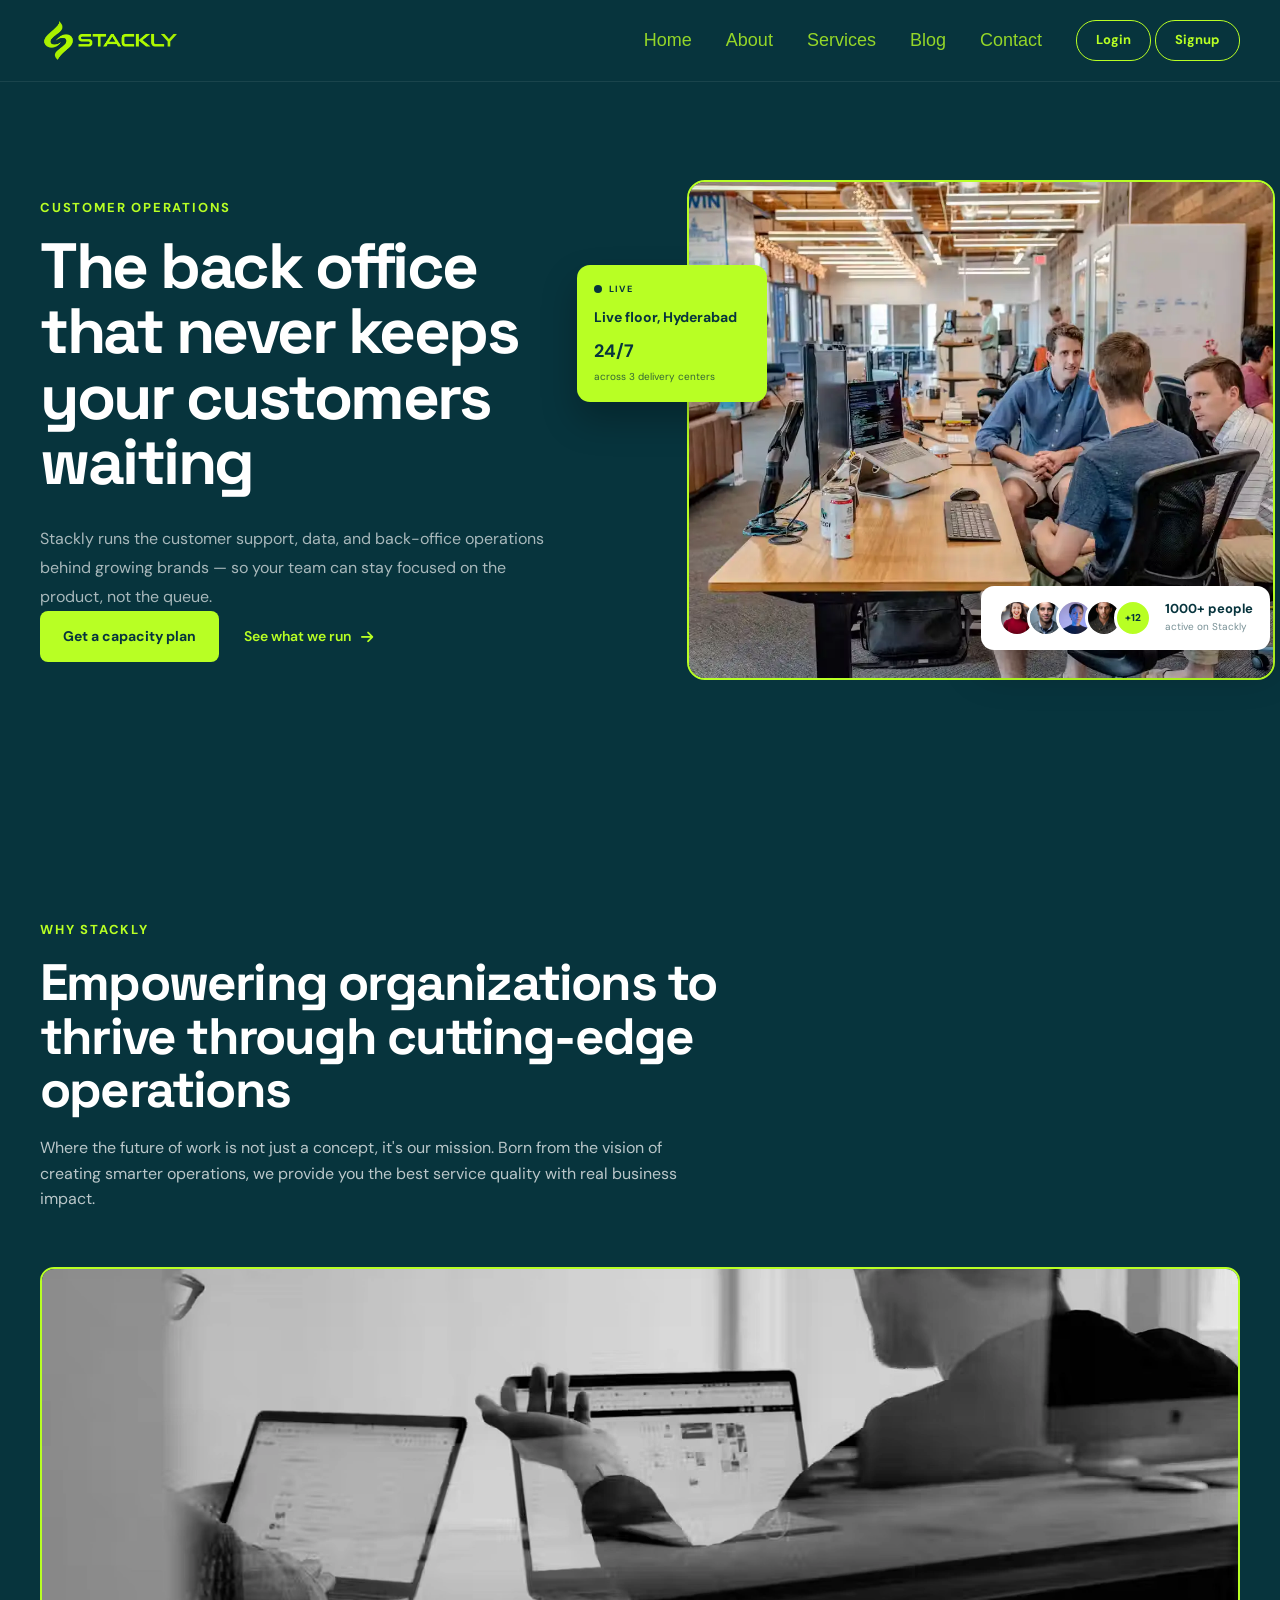
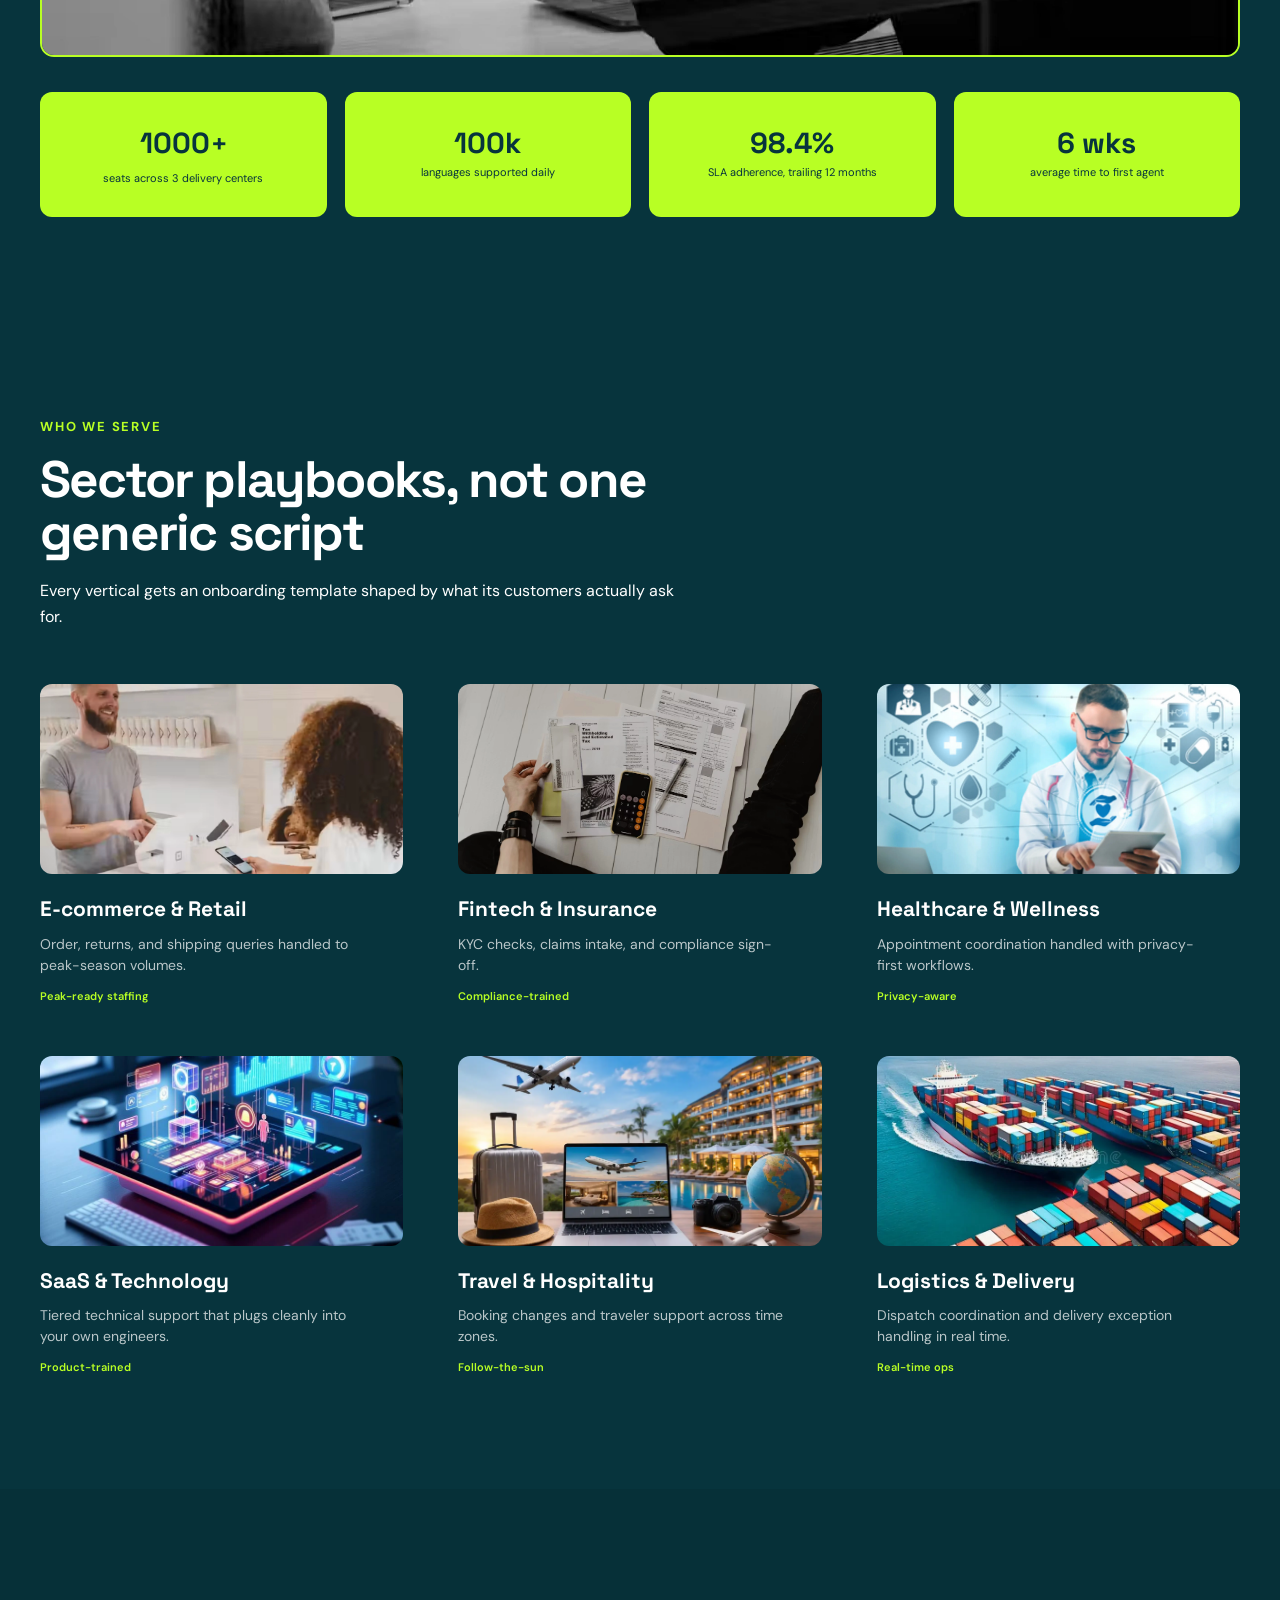
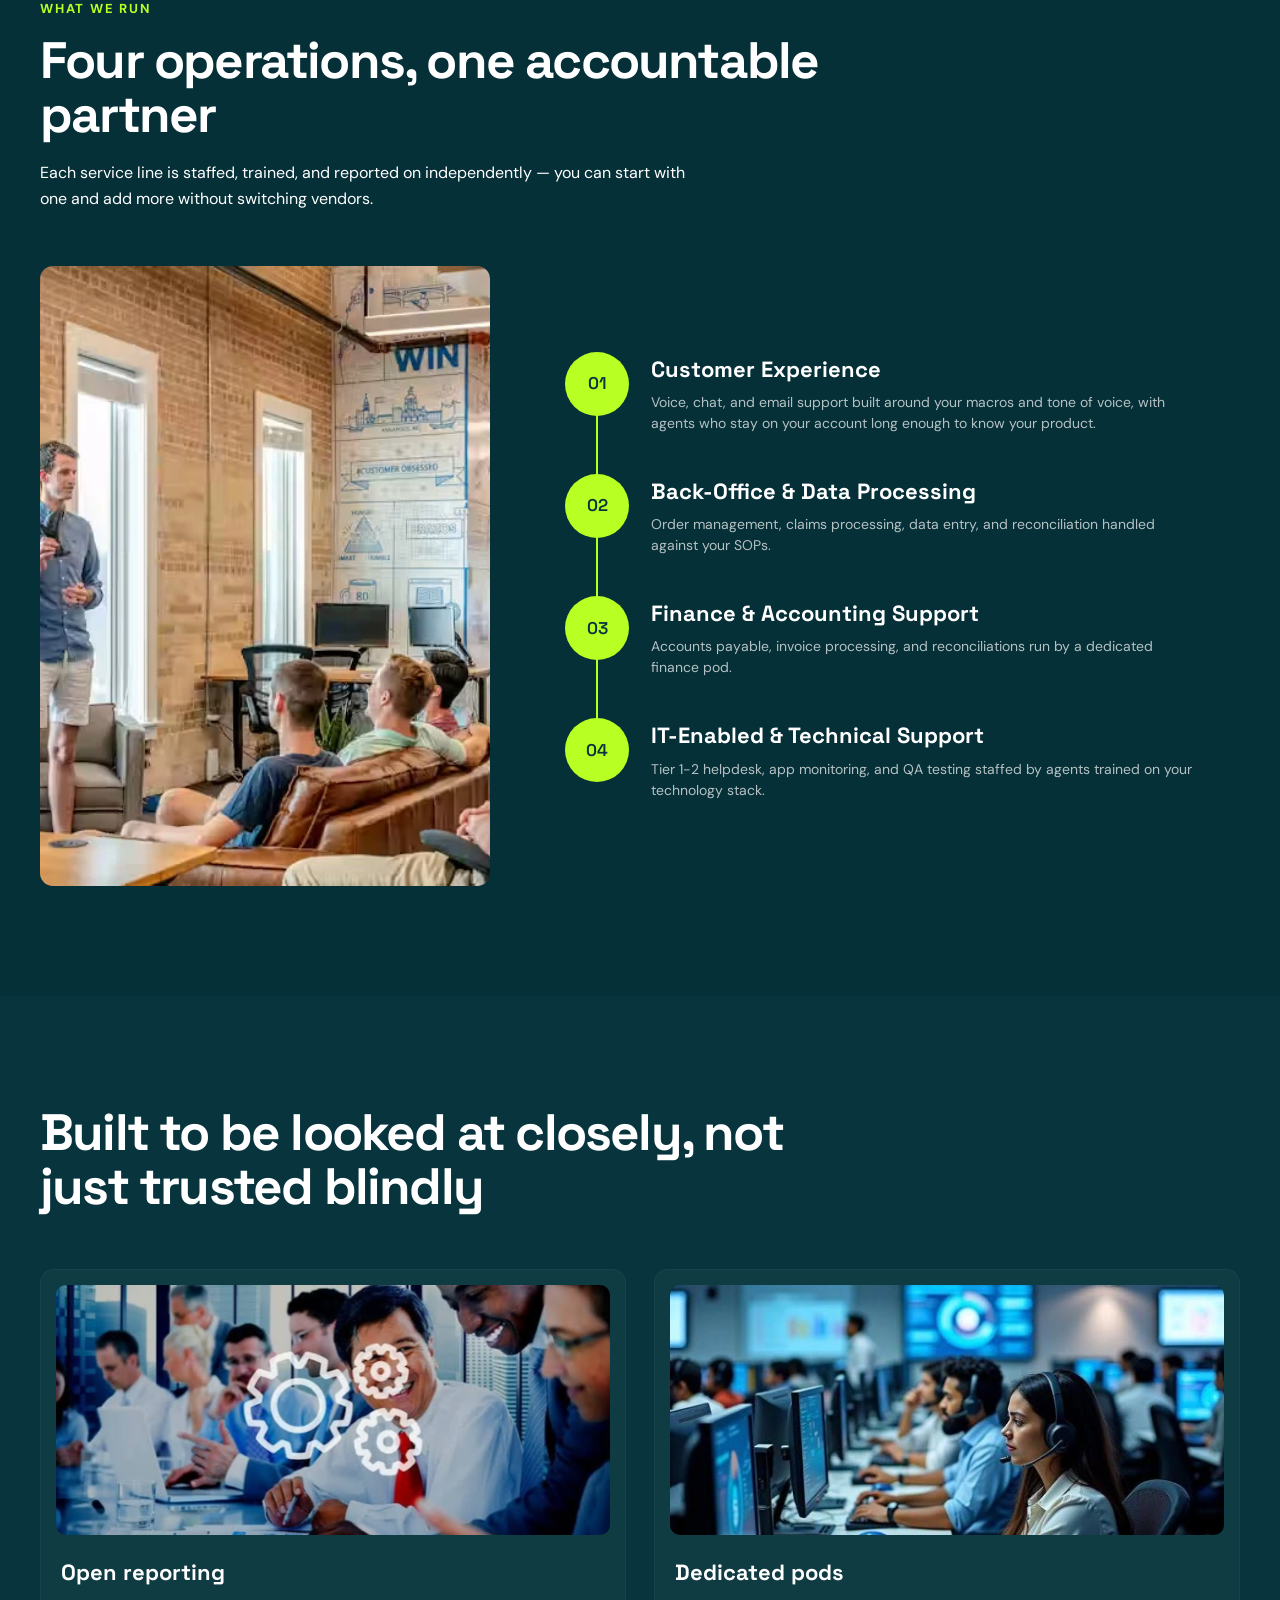
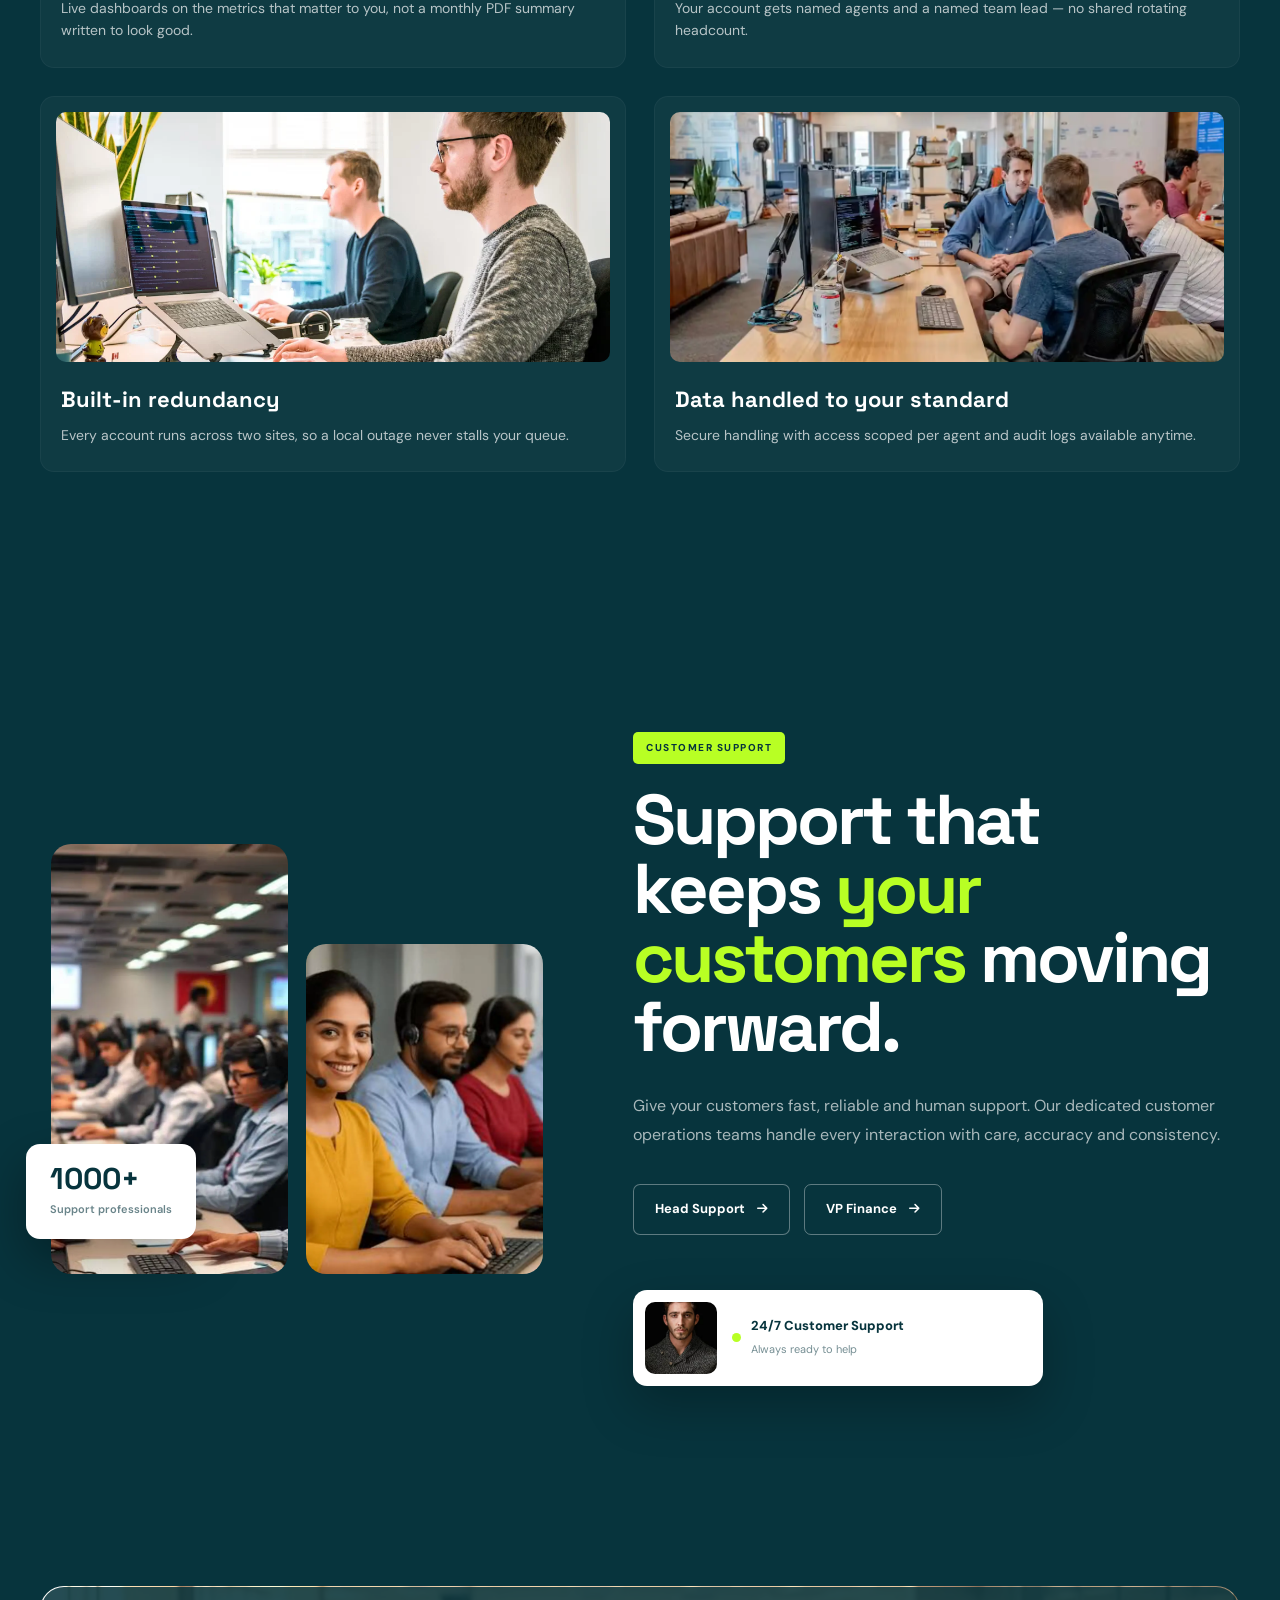
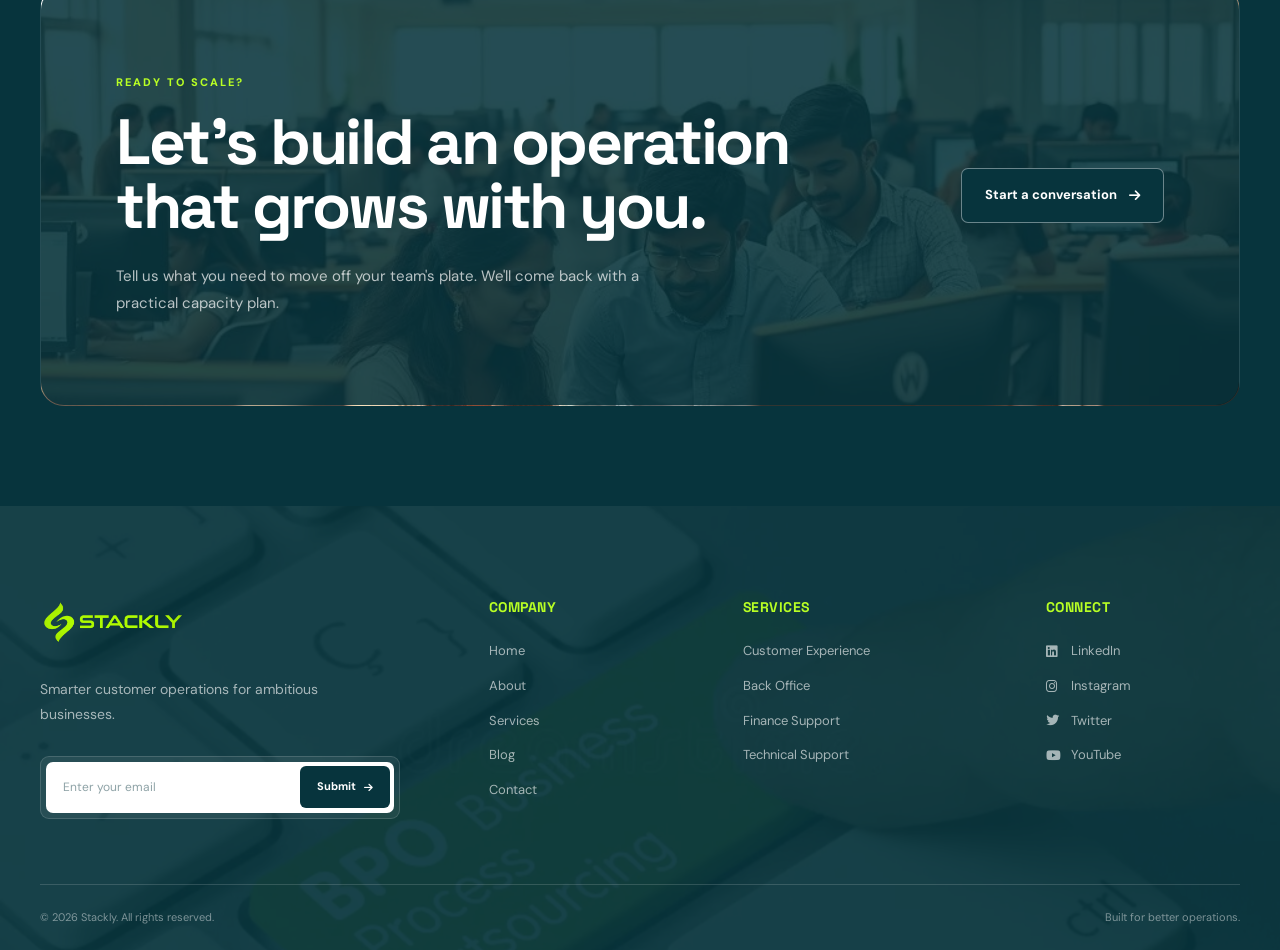
==== commit 58cb9275: "Add files via upload" ====
--- a/index.html
+++ b/index.html
@@ -48,7 +48,7 @@
 </a>
         <nav class="nav-menu">
 
-            <a href="index.html" class="nav-link active">Home</a>
+            <a href="index.html" class="nav-link ">Home</a>
 
             <a href="about.html" class="nav-link">About</a>
 
